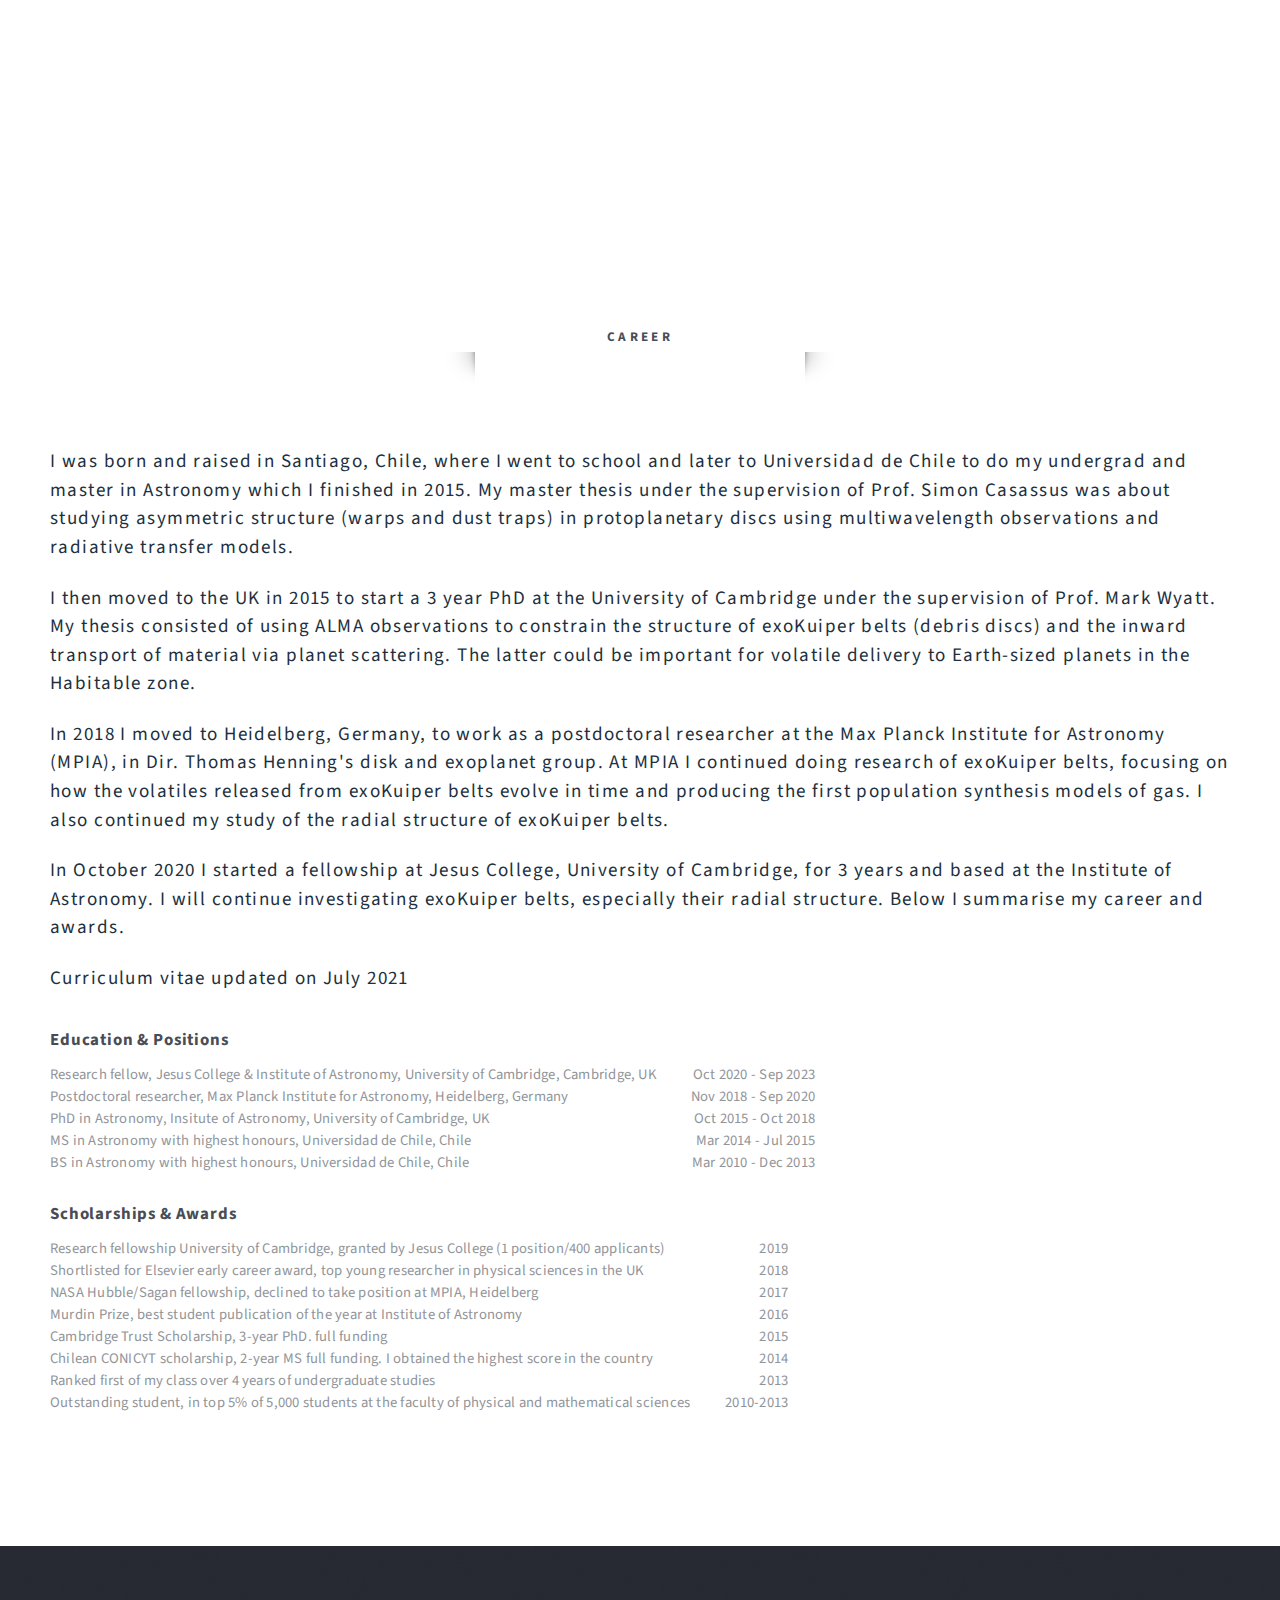
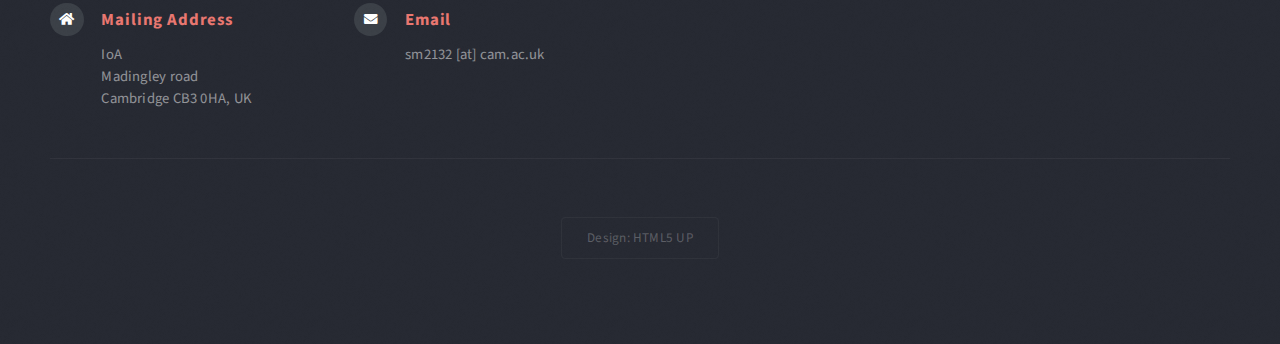
==== career.html @ e31de8b1 "update cv date and links to publications" ====
<!DOCTYPE HTML>
<!--
	Escape Velocity by HTML5 UP
	html5up.net | @ajlkn
	Free for personal and commercial use under the CCA 3.0 license (html5up.net/license)
-->
<html>
	<head>
		<title>Career - Seba Marino </title>
		<meta charset="utf-8" />
		<meta name="viewport" content="width=device-width, initial-scale=1, user-scalable=no" />
		<link rel="stylesheet" href="assets/css/main.css" />
	</head>
	<body class="no-sidebar is-preload">
		<div id="page-wrapper">

			<!-- Header -->
				<section id="header_career" class="wrapper">

					<!-- Logo -->
					<!-- 	<div id="logo">
							<h1>Sebastian Marino</h1>
							<p>Postdoctoral researcher at Max Planck Institute for Astronomy</p>
						</div> -->

					<!-- Nav -->
						<nav id="nav" role="debris">
							<ul>
								<li class="current"><a href="index.html">Home</a></li>
								<li>
									<a href="#">Research</a>
									<ul>
										<li><a href="debris.html">Debris Discs</a></li>
										<li><a href="ppdisc.html">Protoplanetary Discs</a></li>
										<!-- <li>
											<a href="#">Sed consequat</a>
											<ul>
												<li><a href="#">Lorem dolor</a></li>
												<li><a href="#">Amet consequat</a></li>
												<li><a href="#">Magna phasellus</a></li>
												<li><a href="#">Etiam nisl</a></li>
												<li><a href="#">Sed feugiat</a></li>
											</ul>
										</li> -->
									</ul>
								</li>
								<!-- <li><a href="left-sidebar.html">Left Sidebar</a></li>
								<li><a href="right-sidebar.html">Right Sidebar</a></li> -->
								<li><a href="career.html">Career</a></li>
								<li><a href="publications.html">Publications</a></li>
								<li><a href="software.html">Software</a></li>
								<li><a href="talks.html">Recorded Talks</a></li>
								<li><a href="press.html">Press</a></li>
							</ul>
						</nav>

				</section>

			<!-- Main -->
				<div id="main" class="wrapper style2">
					<div class="title">Career</div>
					<div class="container">

						<!-- Content -->
							<div id="content">
								<article class="box post">
									<header class="style2">
									<!-- 	<h2>Lorem ipsum dolor sit amet magna egestas<br class="mobile-hide" />
										morbi bibendum sed malesuada</h2>
										<p>Tempus feugiat veroeros sed nullam dolore</p>
									</header>
									<a href="#" class="image featured">
										<img src="images/pic01.jpg" alt="" />
									</a> -->
									<p>I was born and raised in Santiago, Chile, where I went to school and later to Universidad de Chile to do my undergrad and master in Astronomy which I finished in 2015. My master thesis under the supervision of Prof. Simon Casassus was about studying asymmetric structure (warps and dust traps) in protoplanetary discs using multiwavelength observations and radiative transfer models.</p>
									<p>I then moved to the UK in 2015 to start a 3 year PhD at the University of Cambridge under the supervision of Prof. Mark Wyatt. My thesis consisted of using ALMA observations to constrain the structure of exoKuiper belts (debris discs) and the inward transport of material via planet scattering. The latter could be important for volatile delivery to Earth-sized planets in the Habitable zone.</p>
									<p>In 2018 I moved to Heidelberg, Germany, to work as a postdoctoral researcher at the Max Planck Institute for Astronomy (MPIA), in Dir. Thomas Henning's disk and exoplanet group. At MPIA I continued doing research of exoKuiper belts, focusing on how the volatiles released from exoKuiper belts evolve in time and producing the first population synthesis models of gas. I also continued my study of the radial structure of exoKuiper belts.</p>
									<p>In October 2020 I started a fellowship at Jesus College, University of Cambridge, for 3 years and based at the Institute of Astronomy. I will continue investigating exoKuiper belts, especially their radial structure. Below I summarise my career and awards.</p>
									<a href="pdfs/cv_smarino.pdf" ><p>Curriculum vitae updated on July 2021</p></a>
									</header>
									<h2> Education & Positions </h2>
<!-- 									<header class="style3">
 -->										<div class="row">
											<div class="col" align="left"> 
												<p>Research fellow, Jesus College & Institute of Astronomy, University of Cambridge, Cambridge, UK<br/>
												   Postdoctoral researcher, Max Planck Institute for Astronomy, Heidelberg, Germany<br/>
												   PhD in Astronomy, Insitute of Astronomy, University of Cambridge, UK<br/>
												   MS in Astronomy with highest honours, Universidad de Chile, Chile<br/>
												   BS in Astronomy with highest honours, Universidad de Chile, Chile<br/>
												</p>
											 </div>
											<div class="col" align="right"> 
												<p> Oct 2020 - Sep 2023 <br/>
													Nov 2018 - Sep 2020<br/>
													Oct 2015 - Oct 2018<br/>
													Mar 2014 - Jul 2015<br/>
													Mar 2010 - Dec 2013<br/>
												</p>
											</div>
										</div>
<!-- 									</header>
									<header class="style3"> -->
										<h2> Scholarships & Awards </h2>
											<div class="row">
											<div class="col" align="left"> 
												<p>Research fellowship University of Cambridge, granted by Jesus College (1 position/400 applicants)<br/>
												   Shortlisted for Elsevier early career award, top young researcher in physical sciences in the UK<br/>
												   NASA Hubble/Sagan fellowship, declined to take position at MPIA, Heidelberg<br/>
												   Murdin Prize, best student publication of the year at Institute of Astronomy<br/>
												   Cambridge Trust Scholarship, 3-year PhD. full funding<br/>
												   Chilean CONICYT scholarship, 2-year MS full funding. I obtained the highest score in the country<br/>
												   Ranked first of my class over 4 years of undergraduate studies<br/>
												   Outstanding student, in top 5% of 5,000 students at the faculty of physical and mathematical sciences<br/>
												</p>
											 </div>
											<div class="col" align="right"> 
												<p> 2019 <br/>
													2018<br/>
													2017<br/>
													2016<br/>
													2015<br/>
													2014<br/>
													2013<br/>
													2010-2013<br/>
												</p>
											</div>
										</div>
<!-- 								</header>
 -->								</article>
							</div>

					</div>
				</div>



			<!-- Footer -->
				<section id="footer" class="wrapper">
<!-- 					<div class="title">The Rest Of It</div>
 -->					<div class="container">
						<!-- <header class="style1">
							<h2>Would you like to contact me?</h2>
							<p>
								Sed turpis tortor, tincidunt sed ornare in metus porttitor mollis nunc in aliquet.<br />
								Nam pharetra laoreet imperdiet volutpat etiam feugiat.
							</p>
						</header> -->
						<div class="row">
<!-- 							<div class="col-6 col-12-medium">
 -->								<!-- Contact Form -->
									<!-- <section>
										<form method="post" action="#">
											<div class="row gtr-50">
												<div class="col-6 col-12-small">
													<input type="text" name="name" id="contact-name" placeholder="Name" />
												</div>
												<div class="col-6 col-12-small">
													<input type="text" name="email" id="contact-email" placeholder="Email" />
												</div>
												<div class="col-12">
													<textarea name="message" id="contact-message" placeholder="Message" rows="4"></textarea>
												</div>
												<div class="col-12">
													<ul class="actions">
														<li><input type="submit" class="style1" value="Send" /></li>
														<li><input type="reset" class="style2" value="Reset" /></li>
													</ul>
												</div>
											</div>
										</form>
									</section> -->

<!-- 							</div>
 -->							<div class="col-6 col-12-medium">

								<!-- Contact -->
									<section class="feature-list small">
										<div class="row">
											<div class="col-6 col-12-small">
												<section>
													<h3 class="icon solid fa-home">Mailing Address</h3>
													<p>
														IoA<br />
														Madingley road<br />
														Cambridge CB3 0HA, UK
													</p>
												</section>
											</div>
											<!-- <div class="col-6 col-12-small">
												<section>
													<h3 class="icon solid fa-comment">Social</h3>
													<p>
														<a href="#">@untitled-corp</a><br />
														<a href="#">linkedin.com/untitled</a><br />
														<a href="#">facebook.com/untitled</a>
													</p>
												</section>
											</div> -->
											<div class="col-6 col-12-small">
												<section>
													<h3 class="icon solid fa-envelope">Email</h3>
													<p>	sm2132 [at] cam.ac.uk </p>
												</section>
											</div>
											<!-- <div class="col-6 col-12-small">
												<section>
													<h3 class="icon solid fa-phone">Phone</h3>
													<p>
														(000) 555-0000
													</p>
												</section>
											</div> -->
										</div>
									</section>

							</div>
						</div>
						<div id="copyright">
							<ul>
								<!-- <li>&copy; Untitled.</li> --><li>Design: <a href="http://html5up.net">HTML5 UP</a></li>
							</ul>
						</div>
					</div>
				</section>


		</div>

		<!-- Scripts -->
			<script src="assets/js/jquery.min.js"></script>
			<script src="assets/js/jquery.dropotron.min.js"></script>
			<script src="assets/js/browser.min.js"></script>
			<script src="assets/js/breakpoints.min.js"></script>
			<script src="assets/js/util.js"></script>
			<script src="assets/js/main.js"></script>

	</body>
</html>
---- assets/css/main.css ----
@import url("fontawesome-all.min.css");
@import url("https://fonts.googleapis.com/css?family=Source+Sans+Pro:400,400italic,700,900");

/*
	Escape Velocity by HTML5 UP
	html5up.net | @ajlkn
	Free for personal and commercial use under the CCA 3.0 license (html5up.net/license)
*/

html, body, div, span, applet, object,
iframe, h1, h2, h3, h4, h5, h6, p, blockquote,
pre, a, abbr, acronym, address, big, cite,
code, del, dfn, em, img, ins, kbd, q, s, samp,
small, strike, strong, sub, sup, tt, var, b,
u, i, center, dl, dt, dd, ol, ul, li, fieldset,
form, label, legend, table, caption, tbody,
tfoot, thead, tr, th, td, article, aside,
canvas, details, embed, figure, figcaption,
footer, header, hgroup, menu, nav, output, ruby,
section, summary, time, mark, audio, video {
	margin: 0;
	padding: 0;
	border: 0;
	font-size: 100%;
	font: inherit;
	vertical-align: baseline;}

article, aside, details, figcaption, figure,
footer, header, hgroup, menu, nav, section {
	display: block;}

body {
	line-height: 1;
}

ol, ul {
	list-style: none;
}

blockquote, q {
	quotes: none;
}

	blockquote:before, blockquote:after, q:before, q:after {
		content: '';
		content: none;
	}

table {
	border-collapse: collapse;
	border-spacing: 0;
}

body {
	-webkit-text-size-adjust: none;
}

mark {
	background-color: transparent;
	color: inherit;
}

input::-moz-focus-inner {
	border: 0;
	padding: 0;
}

input, select, textarea {
	-moz-appearance: none;
	-webkit-appearance: none;
	-ms-appearance: none;
	appearance: none;
}

/* Basic */

	@-ms-viewport {
		width: device-width;
	}

	html {
		box-sizing: border-box;
	}

	*, *:before, *:after {
		box-sizing: inherit;
	}

	body.is-preload *, body.is-preload *:before, body.is-preload *:after {
		-moz-animation: none !important;
		-webkit-animation: none !important;
		-ms-animation: none !important;
		animation: none !important;
		-moz-transition: none !important;
		-webkit-transition: none !important;
		-ms-transition: none !important;
		transition: none !important;
	}

	body, input, textarea, select {
		font-family: 'Source Sans Pro', sans-serif;
		font-weight: 400;
		color: #919499;
		font-size: 14pt;
		line-height: 1.75em;
		letter-spacing: 0.025em;
	}

	h1, h2, h3, h4, h5, h6 {
		font-weight: 700;
		color: #484d55;
	}

		h1 a, h2 a, h3 a, h4 a, h5 a, h6 a {
			color: inherit;
			text-decoration: none;
		}

	a {
		-moz-transition: color .25s ease-in-out;
		-webkit-transition: color .25s ease-in-out;
		-ms-transition: color .25s ease-in-out;
		transition: color .25s ease-in-out;
		text-decoration: none;
		color: #717479;
	}

		a:hover {
			text-decoration: none;
		}

	strong, b {
		font-weight: 700;
		color: #484d55;
	}

	blockquote {
		border-left: solid 0.5em #ddd;
		padding: 1em 0 1em 2em;
		font-style: italic;
	}

	em, i {
		font-style: italic;
	}

	hr {
		border: 0;
		border-top: solid 1px #ddd;
		margin: 2em 0 2em 0;
	}

	sub {
		position: relative;
		top: 0.5em;
		font-size: 0.8em;
	}

	sup {
		position: relative;
		top: -0.5em;
		font-size: 0.8em;
	}

	.nobr {
		white-space: nowrap;
	}

	br.clear {
		clear: both;
	}

	p, ul, ol, dl, table, blockquote, form {
		margin-bottom: 2em;
	}

/* Container */

	.container {
		margin: 0 auto;
		max-width: 100%;
		width: 68em;
	}

		@media screen and (max-width: 1680px) {

			.container {
				width: 70em;
			}

		}

		@media screen and (max-width: 1280px) {

			.container {
				width: calc(100% - 100px);
			}

		}

		@media screen and (max-width: 980px) {

			.container {
				width: calc(100% - 100px);
			}

		}

		@media screen and (max-width: 736px) {

			.container {
				width: calc(100% - 40px);
			}

		}

/* Row */

	.row {
		display: flex;
		flex-wrap: wrap;
		box-sizing: border-box;
		align-items: stretch;
	}

		.row > * {
			box-sizing: border-box;
		}

		.row.gtr-uniform > * > :last-child {
			margin-bottom: 0;
		}

		.row.aln-left {
			justify-content: flex-start;
		}

		.row.aln-center {
			justify-content: center;
		}

		.row.aln-right {
			justify-content: flex-end;
		}

		.row.aln-top {
			align-items: flex-start;
		}

		.row.aln-middle {
			align-items: center;
		}

		.row.aln-bottom {
			align-items: flex-end;
		}

		.row > .imp {
			order: -1;
		}

		.row > .col-1 {
			width: 8.33333%;
		}

		.row > .off-1 {
			margin-left: 8.33333%;
		}

		.row > .col-2 {
			width: 16.66667%;
		}

		.row > .off-2 {
			margin-left: 16.66667%;
		}

		.row > .col-3 {
			width: 25%;
		}

		.row > .off-3 {
			margin-left: 25%;
		}

		.row > .col-4 {
			width: 33.33333%;
		}

		.row > .off-4 {
			margin-left: 33.33333%;
		}

		.row > .col-5 {
			width: 41.66667%;
		}

		.row > .off-5 {
			margin-left: 41.66667%;
		}

		.row > .col-6 {
			width: 50%;
		}

		.row > .off-6 {
			margin-left: 50%;
		}

		.row > .col-7 {
			width: 58.33333%;
		}

		.row > .off-7 {
			margin-left: 58.33333%;
		}

		.row > .col-8 {
			width: 66.66667%;
		}

		.row > .off-8 {
			margin-left: 66.66667%;
		}

		.row > .col-9 {
			width: 75%;
		}

		.row > .off-9 {
			margin-left: 75%;
		}

		.row > .col-10 {
			width: 83.33333%;
		}

		.row > .off-10 {
			margin-left: 83.33333%;
		}

		.row > .col-11 {
			width: 91.66667%;
		}

		.row > .off-11 {
			margin-left: 91.66667%;
		}

		.row > .col-12 {
			width: 100%;
		}

		.row > .off-12 {
			margin-left: 100%;
		}

		.row.gtr-0 {
			margin-top: 0px;
			margin-left: 0px;
		}

			.row.gtr-0 > * {
				padding: 0px 0 0 0px;
			}

			.row.gtr-0.gtr-uniform {
				margin-top: 0px;
			}

				.row.gtr-0.gtr-uniform > * {
					padding-top: 0px;
				}

		.row.gtr-25 {
			margin-top: -12.5px;
			margin-left: -12.5px;
		}

			.row.gtr-25 > * {
				padding: 12.5px 0 0 12.5px;
			}

			.row.gtr-25.gtr-uniform {
				margin-top: -12.5px;
			}

				.row.gtr-25.gtr-uniform > * {
					padding-top: 12.5px;
				}

		.row.gtr-50 {
			margin-top: -25px;
			margin-left: -25px;
		}

			.row.gtr-50 > * {
				padding: 25px 0 0 25px;
			}

			.row.gtr-50.gtr-uniform {
				margin-top: -25px;
			}

				.row.gtr-50.gtr-uniform > * {
					padding-top: 25px;
				}

		.row {
			margin-top: -50px;
			margin-left: -50px;
		}

			.row > * {
				padding: 50px 0 0 50px;
			}

			.row.gtr-uniform {
				margin-top: -50px;
			}

				.row.gtr-uniform > * {
					padding-top: 50px;
				}

		.row.gtr-150 {
			margin-top: -75px;
			margin-left: -75px;
		}

			.row.gtr-150 > * {
				padding: 75px 0 0 75px;
			}

			.row.gtr-150.gtr-uniform {
				margin-top: -75px;
			}

				.row.gtr-150.gtr-uniform > * {
					padding-top: 75px;
				}

		.row.gtr-200 {
			margin-top: -100px;
			margin-left: -100px;
		}

			.row.gtr-200 > * {
				padding: 100px 0 0 100px;
			}

			.row.gtr-200.gtr-uniform {
				margin-top: -100px;
			}

				.row.gtr-200.gtr-uniform > * {
					padding-top: 100px;
				}

		@media screen and (max-width: 1680px) {

			.row {
				display: flex;
				flex-wrap: wrap;
				box-sizing: border-box;
				align-items: stretch;
			}

				.row > * {
					box-sizing: border-box;
				}

				.row.gtr-uniform > * > :last-child {
					margin-bottom: 0;
				}

				.row.aln-left {
					justify-content: flex-start;
				}

				.row.aln-center {
					justify-content: center;
				}

				.row.aln-right {
					justify-content: flex-end;
				}

				.row.aln-top {
					align-items: flex-start;
				}

				.row.aln-middle {
					align-items: center;
				}

				.row.aln-bottom {
					align-items: flex-end;
				}

				.row > .imp-xlarge {
					order: -1;
				}

				.row > .col-1-xlarge {
					width: 8.33333%;
				}

				.row > .off-1-xlarge {
					margin-left: 8.33333%;
				}

				.row > .col-2-xlarge {
					width: 16.66667%;
				}

				.row > .off-2-xlarge {
					margin-left: 16.66667%;
				}

				.row > .col-3-xlarge {
					width: 25%;
				}

				.row > .off-3-xlarge {
					margin-left: 25%;
				}

				.row > .col-4-xlarge {
					width: 33.33333%;
				}

				.row > .off-4-xlarge {
					margin-left: 33.33333%;
				}

				.row > .col-5-xlarge {
					width: 41.66667%;
				}

				.row > .off-5-xlarge {
					margin-left: 41.66667%;
				}

				.row > .col-6-xlarge {
					width: 50%;
				}

				.row > .off-6-xlarge {
					margin-left: 50%;
				}

				.row > .col-7-xlarge {
					width: 58.33333%;
				}

				.row > .off-7-xlarge {
					margin-left: 58.33333%;
				}

				.row > .col-8-xlarge {
					width: 66.66667%;
				}

				.row > .off-8-xlarge {
					margin-left: 66.66667%;
				}

				.row > .col-9-xlarge {
					width: 75%;
				}

				.row > .off-9-xlarge {
					margin-left: 75%;
				}

				.row > .col-10-xlarge {
					width: 83.33333%;
				}

				.row > .off-10-xlarge {
					margin-left: 83.33333%;
				}

				.row > .col-11-xlarge {
					width: 91.66667%;
				}

				.row > .off-11-xlarge {
					margin-left: 91.66667%;
				}

				.row > .col-12-xlarge {
					width: 100%;
				}

				.row > .off-12-xlarge {
					margin-left: 100%;
				}

				.row.gtr-0 {
					margin-top: 0px;
					margin-left: 0px;
				}

					.row.gtr-0 > * {
						padding: 0px 0 0 0px;
					}

					.row.gtr-0.gtr-uniform {
						margin-top: 0px;
					}

						.row.gtr-0.gtr-uniform > * {
							padding-top: 0px;
						}

				.row.gtr-25 {
					margin-top: -12.5px;
					margin-left: -12.5px;
				}

					.row.gtr-25 > * {
						padding: 12.5px 0 0 12.5px;
					}

					.row.gtr-25.gtr-uniform {
						margin-top: -12.5px;
					}

						.row.gtr-25.gtr-uniform > * {
							padding-top: 12.5px;
						}

				.row.gtr-50 {
					margin-top: -25px;
					margin-left: -25px;
				}

					.row.gtr-50 > * {
						padding: 25px 0 0 25px;
					}

					.row.gtr-50.gtr-uniform {
						margin-top: -25px;
					}

						.row.gtr-50.gtr-uniform > * {
							padding-top: 25px;
						}

				.row {
					margin-top: -50px;
					margin-left: -50px;
				}

					.row > * {
						padding: 50px 0 0 50px;
					}

					.row.gtr-uniform {
						margin-top: -50px;
					}

						.row.gtr-uniform > * {
							padding-top: 50px;
						}

				.row.gtr-150 {
					margin-top: -75px;
					margin-left: -75px;
				}

					.row.gtr-150 > * {
						padding: 75px 0 0 75px;
					}

					.row.gtr-150.gtr-uniform {
						margin-top: -75px;
					}

						.row.gtr-150.gtr-uniform > * {
							padding-top: 75px;
						}

				.row.gtr-200 {
					margin-top: -100px;
					margin-left: -100px;
				}

					.row.gtr-200 > * {
						padding: 100px 0 0 100px;
					}

					.row.gtr-200.gtr-uniform {
						margin-top: -100px;
					}

						.row.gtr-200.gtr-uniform > * {
							padding-top: 100px;
						}

		}

		@media screen and (max-width: 1280px) {

			.row {
				display: flex;
				flex-wrap: wrap;
				box-sizing: border-box;
				align-items: stretch;
			}

				.row > * {
					box-sizing: border-box;
				}

				.row.gtr-uniform > * > :last-child {
					margin-bottom: 0;
				}

				.row.aln-left {
					justify-content: flex-start;
				}

				.row.aln-center {
					justify-content: center;
				}

				.row.aln-right {
					justify-content: flex-end;
				}

				.row.aln-top {
					align-items: flex-start;
				}

				.row.aln-middle {
					align-items: center;
				}

				.row.aln-bottom {
					align-items: flex-end;
				}

				.row > .imp-large {
					order: -1;
				}

				.row > .col-1-large {
					width: 8.33333%;
				}

				.row > .off-1-large {
					margin-left: 8.33333%;
				}

				.row > .col-2-large {
					width: 16.66667%;
				}

				.row > .off-2-large {
					margin-left: 16.66667%;
				}

				.row > .col-3-large {
					width: 25%;
				}

				.row > .off-3-large {
					margin-left: 25%;
				}

				.row > .col-4-large {
					width: 33.33333%;
				}

				.row > .off-4-large {
					margin-left: 33.33333%;
				}

				.row > .col-5-large {
					width: 41.66667%;
				}

				.row > .off-5-large {
					margin-left: 41.66667%;
				}

				.row > .col-6-large {
					width: 50%;
				}

				.row > .off-6-large {
					margin-left: 50%;
				}

				.row > .col-7-large {
					width: 58.33333%;
				}

				.row > .off-7-large {
					margin-left: 58.33333%;
				}

				.row > .col-8-large {
					width: 66.66667%;
				}

				.row > .off-8-large {
					margin-left: 66.66667%;
				}

				.row > .col-9-large {
					width: 75%;
				}

				.row > .off-9-large {
					margin-left: 75%;
				}

				.row > .col-10-large {
					width: 83.33333%;
				}

				.row > .off-10-large {
					margin-left: 83.33333%;
				}

				.row > .col-11-large {
					width: 91.66667%;
				}

				.row > .off-11-large {
					margin-left: 91.66667%;
				}

				.row > .col-12-large {
					width: 100%;
				}

				.row > .off-12-large {
					margin-left: 100%;
				}

				.row.gtr-0 {
					margin-top: 0px;
					margin-left: 0px;
				}

					.row.gtr-0 > * {
						padding: 0px 0 0 0px;
					}

					.row.gtr-0.gtr-uniform {
						margin-top: 0px;
					}

						.row.gtr-0.gtr-uniform > * {
							padding-top: 0px;
						}

				.row.gtr-25 {
					margin-top: -8.75px;
					margin-left: -8.75px;
				}

					.row.gtr-25 > * {
						padding: 8.75px 0 0 8.75px;
					}

					.row.gtr-25.gtr-uniform {
						margin-top: -8.75px;
					}

						.row.gtr-25.gtr-uniform > * {
							padding-top: 8.75px;
						}

				.row.gtr-50 {
					margin-top: -17.5px;
					margin-left: -17.5px;
				}

					.row.gtr-50 > * {
						padding: 17.5px 0 0 17.5px;
					}

					.row.gtr-50.gtr-uniform {
						margin-top: -17.5px;
					}

						.row.gtr-50.gtr-uniform > * {
							padding-top: 17.5px;
						}

				.row {
					margin-top: -35px;
					margin-left: -35px;
				}

					.row > * {
						padding: 35px 0 0 35px;
					}

					.row.gtr-uniform {
						margin-top: -35px;
					}

						.row.gtr-uniform > * {
							padding-top: 35px;
						}

				.row.gtr-150 {
					margin-top: -52.5px;
					margin-left: -52.5px;
				}

					.row.gtr-150 > * {
						padding: 52.5px 0 0 52.5px;
					}

					.row.gtr-150.gtr-uniform {
						margin-top: -52.5px;
					}

						.row.gtr-150.gtr-uniform > * {
							padding-top: 52.5px;
						}

				.row.gtr-200 {
					margin-top: -70px;
					margin-left: -70px;
				}

					.row.gtr-200 > * {
						padding: 70px 0 0 70px;
					}

					.row.gtr-200.gtr-uniform {
						margin-top: -70px;
					}

						.row.gtr-200.gtr-uniform > * {
							padding-top: 70px;
						}

		}

		@media screen and (max-width: 980px) {

			.row {
				display: flex;
				flex-wrap: wrap;
				box-sizing: border-box;
				align-items: stretch;
			}

				.row > * {
					box-sizing: border-box;
				}

				.row.gtr-uniform > * > :last-child {
					margin-bottom: 0;
				}

				.row.aln-left {
					justify-content: flex-start;
				}

				.row.aln-center {
					justify-content: center;
				}

				.row.aln-right {
					justify-content: flex-end;
				}

				.row.aln-top {
					align-items: flex-start;
				}

				.row.aln-middle {
					align-items: center;
				}

				.row.aln-bottom {
					align-items: flex-end;
				}

				.row > .imp-medium {
					order: -1;
				}

				.row > .col-1-medium {
					width: 8.33333%;
				}

				.row > .off-1-medium {
					margin-left: 8.33333%;
				}

				.row > .col-2-medium {
					width: 16.66667%;
				}

				.row > .off-2-medium {
					margin-left: 16.66667%;
				}

				.row > .col-3-medium {
					width: 25%;
				}

				.row > .off-3-medium {
					margin-left: 25%;
				}

				.row > .col-4-medium {
					width: 33.33333%;
				}

				.row > .off-4-medium {
					margin-left: 33.33333%;
				}

				.row > .col-5-medium {
					width: 41.66667%;
				}

				.row > .off-5-medium {
					margin-left: 41.66667%;
				}

				.row > .col-6-medium {
					width: 50%;
				}

				.row > .off-6-medium {
					margin-left: 50%;
				}

				.row > .col-7-medium {
					width: 58.33333%;
				}

				.row > .off-7-medium {
					margin-left: 58.33333%;
				}

				.row > .col-8-medium {
					width: 66.66667%;
				}

				.row > .off-8-medium {
					margin-left: 66.66667%;
				}

				.row > .col-9-medium {
					width: 75%;
				}

				.row > .off-9-medium {
					margin-left: 75%;
				}

				.row > .col-10-medium {
					width: 83.33333%;
				}

				.row > .off-10-medium {
					margin-left: 83.33333%;
				}

				.row > .col-11-medium {
					width: 91.66667%;
				}

				.row > .off-11-medium {
					margin-left: 91.66667%;
				}

				.row > .col-12-medium {
					width: 100%;
				}

				.row > .off-12-medium {
					margin-left: 100%;
				}

				.row.gtr-0 {
					margin-top: 0px;
					margin-left: 0px;
				}

					.row.gtr-0 > * {
						padding: 0px 0 0 0px;
					}

					.row.gtr-0.gtr-uniform {
						margin-top: 0px;
					}

						.row.gtr-0.gtr-uniform > * {
							padding-top: 0px;
						}

				.row.gtr-25 {
					margin-top: -12.5px;
					margin-left: -12.5px;
				}

					.row.gtr-25 > * {
						padding: 12.5px 0 0 12.5px;
					}

					.row.gtr-25.gtr-uniform {
						margin-top: -12.5px;
					}

						.row.gtr-25.gtr-uniform > * {
							padding-top: 12.5px;
						}

				.row.gtr-50 {
					margin-top: -25px;
					margin-left: -25px;
				}

					.row.gtr-50 > * {
						padding: 25px 0 0 25px;
					}

					.row.gtr-50.gtr-uniform {
						margin-top: -25px;
					}

						.row.gtr-50.gtr-uniform > * {
							padding-top: 25px;
						}

				.row {
					margin-top: -50px;
					margin-left: -50px;
				}

					.row > * {
						padding: 50px 0 0 50px;
					}

					.row.gtr-uniform {
						margin-top: -50px;
					}

						.row.gtr-uniform > * {
							padding-top: 50px;
						}

				.row.gtr-150 {
					margin-top: -75px;
					margin-left: -75px;
				}

					.row.gtr-150 > * {
						padding: 75px 0 0 75px;
					}

					.row.gtr-150.gtr-uniform {
						margin-top: -75px;
					}

						.row.gtr-150.gtr-uniform > * {
							padding-top: 75px;
						}

				.row.gtr-200 {
					margin-top: -100px;
					margin-left: -100px;
				}

					.row.gtr-200 > * {
						padding: 100px 0 0 100px;
					}

					.row.gtr-200.gtr-uniform {
						margin-top: -100px;
					}

						.row.gtr-200.gtr-uniform > * {
							padding-top: 100px;
						}

		}

		@media screen and (max-width: 736px) {

			.row {
				display: flex;
				flex-wrap: wrap;
				box-sizing: border-box;
				align-items: stretch;
			}

				.row > * {
					box-sizing: border-box;
				}

				.row.gtr-uniform > * > :last-child {
					margin-bottom: 0;
				}

				.row.aln-left {
					justify-content: flex-start;
				}

				.row.aln-center {
					justify-content: center;
				}

				.row.aln-right {
					justify-content: flex-end;
				}

				.row.aln-top {
					align-items: flex-start;
				}

				.row.aln-middle {
					align-items: center;
				}

				.row.aln-bottom {
					align-items: flex-end;
				}

				.row > .imp-small {
					order: -1;
				}

				.row > .col-1-small {
					width: 8.33333%;
				}

				.row > .off-1-small {
					margin-left: 8.33333%;
				}

				.row > .col-2-small {
					width: 16.66667%;
				}

				.row > .off-2-small {
					margin-left: 16.66667%;
				}

				.row > .col-3-small {
					width: 25%;
				}

				.row > .off-3-small {
					margin-left: 25%;
				}

				.row > .col-4-small {
					width: 33.33333%;
				}

				.row > .off-4-small {
					margin-left: 33.33333%;
				}

				.row > .col-5-small {
					width: 41.66667%;
				}

				.row > .off-5-small {
					margin-left: 41.66667%;
				}

				.row > .col-6-small {
					width: 50%;
				}

				.row > .off-6-small {
					margin-left: 50%;
				}

				.row > .col-7-small {
					width: 58.33333%;
				}

				.row > .off-7-small {
					margin-left: 58.33333%;
				}

				.row > .col-8-small {
					width: 66.66667%;
				}

				.row > .off-8-small {
					margin-left: 66.66667%;
				}

				.row > .col-9-small {
					width: 75%;
				}

				.row > .off-9-small {
					margin-left: 75%;
				}

				.row > .col-10-small {
					width: 83.33333%;
				}

				.row > .off-10-small {
					margin-left: 83.33333%;
				}

				.row > .col-11-small {
					width: 91.66667%;
				}

				.row > .off-11-small {
					margin-left: 91.66667%;
				}

				.row > .col-12-small {
					width: 100%;
				}

				.row > .off-12-small {
					margin-left: 100%;
				}

				.row.gtr-0 {
					margin-top: 0px;
					margin-left: 0px;
				}

					.row.gtr-0 > * {
						padding: 0px 0 0 0px;
					}

					.row.gtr-0.gtr-uniform {
						margin-top: 0px;
					}

						.row.gtr-0.gtr-uniform > * {
							padding-top: 0px;
						}

				.row.gtr-25 {
					margin-top: -7.5px;
					margin-left: -7.5px;
				}

					.row.gtr-25 > * {
						padding: 7.5px 0 0 7.5px;
					}

					.row.gtr-25.gtr-uniform {
						margin-top: -7.5px;
					}

						.row.gtr-25.gtr-uniform > * {
							padding-top: 7.5px;
						}

				.row.gtr-50 {
					margin-top: -15px;
					margin-left: -15px;
				}

					.row.gtr-50 > * {
						padding: 15px 0 0 15px;
					}

					.row.gtr-50.gtr-uniform {
						margin-top: -15px;
					}

						.row.gtr-50.gtr-uniform > * {
							padding-top: 15px;
						}

				.row {
					margin-top: -30px;
					margin-left: -30px;
				}

					.row > * {
						padding: 30px 0 0 30px;
					}

					.row.gtr-uniform {
						margin-top: -30px;
					}

						.row.gtr-uniform > * {
							padding-top: 30px;
						}

				.row.gtr-150 {
					margin-top: -45px;
					margin-left: -45px;
				}

					.row.gtr-150 > * {
						padding: 45px 0 0 45px;
					}

					.row.gtr-150.gtr-uniform {
						margin-top: -45px;
					}

						.row.gtr-150.gtr-uniform > * {
							padding-top: 45px;
						}

				.row.gtr-200 {
					margin-top: -60px;
					margin-left: -60px;
				}

					.row.gtr-200 > * {
						padding: 60px 0 0 60px;
					}

					.row.gtr-200.gtr-uniform {
						margin-top: -60px;
					}

						.row.gtr-200.gtr-uniform > * {
							padding-top: 60px;
						}

		}

/* Section/Article */

	section,
	article {
		margin: 0 0 4em 0;
	}

	section > :last-child,
	article > :last-child,
	section:last-child,
	article:last-child {
		margin-bottom: 0;
	}

	header.style1 {
		text-align: center;
		padding: 1em 0 1em 0;
	}

		header.style1 h2 {
			font-weight: 700;
			font-size: 2em;
			letter-spacing: 0.075em;
			line-height: 1.5em;
		}

		header.style1 p {
			color: #b1b4b9;
			display: block;
			margin: 1.15em 0 0 0;
			font-size: 1.3em;
			letter-spacing: 0.075em;
			line-height: 1.5em;
		}

	header.style2 {
		text-align: left;
		padding: 1em 0 1em 0;
	}

		header.style2 h2 {
			font-weight: 700;
			font-size: 2em;
			letter-spacing: 0.075em;
			line-height: 1.5em;
		}

		header.style2 p {
/*			color: #b1b4b9;
*/			color: #212F3D;
			display: block;
			margin: 1.15em 0 0 0;
			font-size: 1.3em;
			letter-spacing: 0.075em;
			line-height: 1.5em;
		}

		header.style2 img {
			float: left;
  			margin: 0 16px 16px 0;	
		}

	header.style3 {
		text-align: left;
		padding: 1em 0 1em 0;
	}

		header.style3 h2 {
			font-weight: 700;
			margin: 1.0em 0 1.0em 0;
			font-size: 2em;
			letter-spacing: 0.075em;
			line-height: 1.5em;
		}

		header.style3 p {
/*			color: #b1b4b9;
*/			color: #808B96;
			display: inline-block;
			margin: 1.15em 0 0 0;
			font-size: 1.1em;
			letter-spacing: 0.075em;
			line-height: 1.5em;
		}

		header.style3 img {
			float: left;
  			margin: 0 16px 16px 0;	
		}	

/* Table */

	table {
		width: 100%;
	}

		table.default {
			width: 100%;
		}

			table.default tbody tr:nth-child(2n+2) {
				background: #f4f4f4;
			}

			table.default td {
				padding: 0.5em 1em 0.5em 1em;
			}

			table.default th {
				text-align: left;
				font-weight: 400;
				padding: 0.5em 1em 0.5em 1em;
			}

			table.default thead {
				background: #484d55;
				color: #fff;
			}

			table.default tfoot {
				background: #eee;
			}

/* Form */

	form label {
		display: block;
		font-weight: 700;
		color: #484d55;
		margin: 0.25em 0 0.5em 0;
	}

	form input[type="text"],
	form input[type="email"],
	form input[type="password"],
	form select,
	form textarea {
		-moz-transition: all .25s ease-in-out;
		-webkit-transition: all .25s ease-in-out;
		-ms-transition: all .25s ease-in-out;
		transition: all .25s ease-in-out;
		-webkit-appearance: none;
		display: block;
		border: 0;
		background: #eee;
		box-shadow: inset 0px 0px 1px 0px #a0a1a7;
		border-radius: 0.35em;
		width: 100%;
		padding: 0.75em 1em 0.75em 1em;
	}

		form input[type="text"]:focus,
		form input[type="email"]:focus,
		form input[type="password"]:focus,
		form select:focus,
		form textarea:focus {
			background: #f8f8f8;
		}

	form input[type="text"],
	form input[type="email"]
	input[type="password"] {
		line-height: 1em;
	}

	form select {
		line-height: 1em;
	}

	form textarea {
		min-height: 8em;
	}

	form ul.actions {
		margin-top: 0;
	}

	form ::-webkit-input-placeholder {
		color: #555 !important;
		font-style: italic;
		line-height: 1.35em;
	}

	form :-moz-placeholder {
		color: #555 !important;
		font-style: italic;
	}

	form ::-moz-placeholder {
		color: #555 !important;
		font-style: italic;
	}

	form :-ms-input-placeholder {
		color: #555 !important;
		font-style: italic;
	}

	form ::-moz-focus-inner {
		border: 0;
	}

/* Image */

	.image {
		display: inline-block;
	}

		.image img {
			display: block;
			width: 100%;
		}

		.image.fit {
			display: block;
			width: 100%;
		}

		.image.left {
			float: left;
			margin: 0 2em 2em 0;
		}

		.image.centered {
			display: block;
			margin: 0 0 2em 0;
		}

			.image.centered img {
				margin: 0 auto;
				width: auto;
			}

		.image.featured {
			display: block;
			width: 100%;
			margin: 0 0 2em 0;
		}

/* Button */

	input[type="button"],
	input[type="submit"],
	input[type="reset"],
	button,
	.button {
		-moz-transition: all .25s ease-in-out;
		-webkit-transition: all .25s ease-in-out;
		-ms-transition: all .25s ease-in-out;
		transition: all .25s ease-in-out;
		display: inline-block;
		background: #444;
		text-align: center;
		text-transform: uppercase;
		font-weight: 700;
		letter-spacing: 0.25em;
		text-decoration: none;
		border-radius: 0.35em;
		border: 0;
		outline: 0;
		cursor: pointer;
		padding: 0 2.25em 0 2.25em;
		font-size: 0.9em;
		min-width: 12em;
		height: 4em;
		line-height: 4em;
	}

		input[type="button"]:hover,
		input[type="submit"]:hover,
		input[type="reset"]:hover,
		button:hover,
		.button:hover {
			background-color: #f98780;
		}

		input[type="button"].large,
		input[type="submit"].large,
		input[type="reset"].large,
		button.large,
		.button.large {
			font-size: 1em;
			min-width: 14em;
		}

		input[type="button"].style1,
		input[type="submit"].style1,
		input[type="reset"].style1,
		button.style1,
		.button.style1 {
			background: #e97770 url("images/overlay.png");
			color: #fff;
		}

			input[type="button"].style1:hover,
			input[type="submit"].style1:hover,
			input[type="reset"].style1:hover,
			button.style1:hover,
			.button.style1:hover {
				background-color: #f98780;
			}

			input[type="button"].style1:active,
			input[type="submit"].style1:active,
			input[type="reset"].style1:active,
			button.style1:active,
			.button.style1:active {
				background-color: #d96760;
			}

		input[type="button"].style2,
		input[type="submit"].style2,
		input[type="reset"].style2,
		button.style2,
		.button.style2 {
			background: none;
			color: #606167;
			box-shadow: inset 0px 0px 2px 0px #a0a1a7;
		}

			input[type="button"].style2:hover,
			input[type="submit"].style2:hover,
			input[type="reset"].style2:hover,
			button.style2:hover,
			.button.style2:hover {
				box-shadow: inset 0px 0px 2px 0px #606167;
			}

			input[type="button"].style2:active,
			input[type="submit"].style2:active,
			input[type="reset"].style2:active,
			button.style2:active,
			.button.style2:active {
				box-shadow: inset 0px 0px 2px 0px #202127;
			}

		input[type="button"].style3,
		input[type="submit"].style3,
		input[type="reset"].style3,
		button.style3,
		.button.style3 {
			background: #2f333b url("images/overlay.png");
			color: #fff;
		}

			input[type="button"].style3:hover,
			input[type="submit"].style3:hover,
			input[type="reset"].style3:hover,
			button.style3:hover,
			.button.style3:hover {
				background-color: #3f434b;
			}

			input[type="button"].style3:active,
			input[type="submit"].style3:active,
			input[type="reset"].style3:active,
			button.style3:active,
			.button.style3:active {
				background-color: #1f232b;
			}

/* List */

	ul {
		list-style: disc;
		padding-left: 1em;
	}

		ul li {
			padding-left: 0.5em;
		}

		ul.style2 {
			list-style: none;
			padding-left: 0;
		}

			ul.style2 li {
				border-top: solid 1px #eee;
				padding: 1.5em 0 0 0;
				margin: 1.5em 0 0 0;
			}

				ul.style2 li:first-child {
					border-top: 0;
					padding-top: 0;
					margin-top: 0;
				}

		ul.style3 {
			list-style: none;
			padding-left: 0;
		}

			ul.style3 li {
				border-top: solid 1px #eee;
				padding: 0.5em 0 0 0;
				margin: 0.5em 0 0 0;
			}

				ul.style3 li:first-child {
					border-top: 0;
					padding-top: 0;
					margin-top: 0;
				}

	ol {
		list-style: decimal;
		padding-left: 1.25em;
	}

		ol li {
			padding-left: 0.25em;
		}

/* Actions */

	ul.actions {
		list-style: none;
		padding-left: 0;
		margin: 3em 0 0 0;
	}

		ul.actions li {
			display: inline-block;
			margin: 0 0.75em 0 0.75em;
			padding-left: 0;
		}

			ul.actions li:first-child {
				margin-left: 0;
			}

			ul.actions li:last-child {
				margin-right: 0;
			}

		ul.actions.special {
			text-align: center;
		}

/* Feature List */

	.feature-list {
		max-width: 58em;
		margin-left: auto;
		margin-right: auto;
		position: relative;
		top: 0.75em;
	}

		.feature-list section {
			border-top: solid 1px #eee;
			padding-top: 3em;
			padding-left: 5em;
			position: relative;
		}

		@media screen and (min-width: 981px) {

			.feature-list > .row > :nth-child(-n + 2) > section {
				border-top: 0;
				padding-top: 0;
			}

		}

		.feature-list h3 {
			color: #e97770 !important;
			margin: -0.35em 0 0.75em 0;
			font-size: 1.15em;
			letter-spacing: 0.05em;
		}

			.feature-list h3:before {
				display: block;
				color: #fff;
				background: #2f333b url("images/overlay.png");
				border-radius: 2.5em;
				text-align: center;
				width: 2.5em;
				height: 2.5em;
				line-height: 2.5em;
				margin-right: 0.75em;
				position: absolute;
				left: 0;
				margin-top: -0.5em;
			}

		.feature-list.small section {
			padding-left: 3.5em;
		}

		.feature-list.small h3:before {
			font-size: 0.8em;
		}

/* Icons */

	.icon {
		text-decoration: none;
		text-decoration: none;
	}

		.icon:before {
			-moz-osx-font-smoothing: grayscale;
			-webkit-font-smoothing: antialiased;
			display: inline-block;
			font-style: normal;
			font-variant: normal;
			text-rendering: auto;
			line-height: 1;
			text-transform: none !important;
			font-family: 'Font Awesome 5 Free';
			font-weight: 400;
		}

		.icon:before {
			line-height: inherit;
			font-size: 1.25em;
		}

		.icon > .label {
			display: none;
		}

		.icon.solid:before {
			font-weight: 900;
		}

		.icon.brands:before {
			font-family: 'Font Awesome 5 Brands';
		}

/* Box */

	.box header {
		margin: 0 0 1.5em 0;
	}

		.box header.style1 {
			position: relative;
			margin: -0.5em 0 0 0;
			padding-top: 0;
		}

	.box h2 {
		margin: 0 0 0.75em 0;
		font-size: 1.15em;
		letter-spacing: 0.05em;
	}

	.box h3 {
		margin: 0 0 0.5em 0;
		font-size: 1em;
		font-weight: 600;
		letter-spacing: 0.05em;
	}

	.box.post-excerpt .image.left {
		position: relative;
		top: 0.5em;
		width: 5em;
	}

	.box.post-excerpt h3, .box.post-excerpt p {
		margin-left: 7em;
	}

/* Wrapper */

	.wrapper {
		position: relative;
		padding: 6em 0 9em 0;
	}

		.wrapper .title {
			position: absolute;
			top: 0;
			left: 50%;
			text-align: center;
			text-transform: uppercase;
			display: block;
			font-weight: 700;
			letter-spacing: 0.25em;
			font-size: 0.9em;
			width: 25em;
			height: 3.25em;
			top: -3.25em;
			line-height: 3.25em;
			margin-bottom: -3.25em;
			margin-left: -12.5em;
			padding-top: 0.5em;
		}

			.wrapper .title:before {
				content: '';
				position: absolute;
				bottom: -38px;
				left: -35px;
				width: 35px;
				height: 38px;
				background: url("images/shadow.png");
			}

			.wrapper .title:after {
				-moz-transform: scaleX(-1);
				-webkit-transform: scaleX(-1);
				-ms-transform: scaleX(-1);
				transform: scaleX(-1);
				content: '';
				position: absolute;
				bottom: -38px;
				right: -35px;
				width: 35px;
				height: 38px;
				background: url("images/shadow.png");
			}

		.wrapper.style1 {
			background: #e97770 url("images/overlay.png");
			color: #eee;
			color: rgba(255, 255, 255, 0.75);
		}

			.wrapper.style1 .title {
				background: #e97770 url("images/overlay.png");
				color: #fff;
			}

			.wrapper.style1 h1, .wrapper.style1 h2, .wrapper.style1 h3, .wrapper.style1 h4, .wrapper.style1 h5, .wrapper.style1 h6, .wrapper.style1 strong, .wrapper.style1 b, .wrapper.style1 a {
				color: #fff;
			}

		.wrapper.style2 {
			background: #fff;
		}

			.wrapper.style2 .title {
				background: #fff;
				color: #484d55;
			}

		.wrapper.style3 {
			background: #f3f3f3 url("images/overlay.png");
		}

			.wrapper.style3 .title {
				background: #f3f3f3 url("images/overlay.png");
				color: #484d55;
			}

			.wrapper.style3 .image {
				border: solid 10px #fff;
			}

/* Page Wrapper */

	#page-wrapper > section {
		margin-bottom: 0;
	}

/* Header */

	#header {
		display: -moz-flex;
		display: -webkit-flex;
		display: -ms-flex;
		display: flex;
		-moz-align-items: center;
		-webkit-align-items: center;
		-ms-align-items: center;
		align-items: center;
		-moz-justify-content: center;
		-webkit-justify-content: center;
		-ms-justify-content: center;
		justify-content: center;
		position: relative;
		height: 16em;
		background: url("../../images/greece_small_size.jpg") center center;
		background-size: cover;
		padding: 0;
	}

		#header:before {
			content: '';
			position: absolute;
			top: 0;
			left: 0;
			width: 100%;
			height: 100%;
			background: url("images/overlay.png");
		}

		.homepage #header {
			height: 30em;
		}

	#header_pub {
		display: -moz-flex;
		display: -webkit-flex;
		display: -ms-flex;
		display: flex;
		-moz-align-items: center;
		-webkit-align-items: center;
		-ms-align-items: center;
		align-items: center;
		-moz-justify-content: center;
		-webkit-justify-content: center;
		-ms-justify-content: center;
		justify-content: center;
		position: relative;
		height: 24em;
		background: url("../../images/alma1.jpg") center center;
		background-size: cover;
		padding: 0;
	}

		#header_pub:before {
			content: '';
			position: absolute;
			top: 0;
			left: 0;
			width: 100%;
			height: 100%;
			background: url("images/overlay.png");
		}

	#header_career {
		display: -moz-flex;
		display: -webkit-flex;
		display: -ms-flex;
		display: flex;
		-moz-align-items: center;
		-webkit-align-items: center;
		-ms-align-items: center;
		align-items: center;
		-moz-justify-content: center;
		-webkit-justify-content: center;
		-ms-justify-content: center;
		justify-content: center;
		position: relative;
		height: 24em;
		background: url("../../images/mesky.jpg") top center;
		background-size: cover;
		padding: 0;
	}


	#header_press {
		display: -moz-flex;
		display: -webkit-flex;
		display: -ms-flex;
		display: flex;
		-moz-align-items: center;
		-webkit-align-items: center;
		-ms-align-items: center;
		align-items: center;
		-moz-justify-content: center;
		-webkit-justify-content: center;
		-ms-justify-content: center;
		justify-content: center;
		position: relative;
		height: 30em;
		background: url("../../images/ArtisticRepresentation3.jpg"); 
		background-size: cover;
		padding: 0;
	}

		#header_press:before {
			content: '';
			position: absolute;
			top: 0;
			left: 0;
			width: 100%;
			height: 100%;
			background: url("images/overlay.png");
		}

	#header_debris {
		display: -moz-flex;
		display: -webkit-flex;
		display: -ms-flex;
		display: flex;
		-moz-align-items: center;
		-webkit-align-items: center;
		-ms-align-items: center;
		align-items: center;
		-moz-justify-content: center;
		-webkit-justify-content: center;
		-ms-justify-content: center;
		justify-content: center;
		position: relative;
		height: 30em;
		background: url("../../images/gallery.png") center center;
		background-size: cover;
		padding: 0;
	}

	#header_talks {
		display: -moz-flex;
		display: -webkit-flex;
		display: -ms-flex;
		display: flex;
		-moz-align-items: center;
		-webkit-align-items: center;
		-ms-align-items: center;
		align-items: center;
		-moz-justify-content: center;
		-webkit-justify-content: center;
		-ms-justify-content: center;
		justify-content: center;
		position: relative;
		height: 30em;
		background: url("../../images/ALMA_sunset.png") center center;
		background-size: cover;
		padding: 0;
	}

/* Logo */

	#logo {
		width: 100%;
		text-align: center;
		position: relative;
		top: 1.5em;
	}

		#logo h1 {
			font-weight: 900;
			text-transform: uppercase;
			color: #fff;
			font-size: 2em;
			letter-spacing: 0.25em;
		}

		#logo p {
			color: #eee;
			color: rgba(255, 255, 255, 0.5);
			text-transform: uppercase;
			margin: 1.25em 0 0 0;
			display: block;
			letter-spacing: 0.2em;
			font-size: 0.9em;
		}

/* Nav */

	#nav {
		position: absolute;
		display: block;
		top: 2.5em;
		left: 0;
		width: 100%;
		text-align: center;
	}

		#nav[role="main"] > ul {
			display: inline-block;
			border-radius: 0.35em;
			box-shadow: inset 0px 0px 1px 1px rgba(55, 55, 55, 0.25);
			padding: 0 1.5em 0 1.5em;
		}

		#nav[role="debris"] > ul {
			display: inline-block;
			border-radius: 0.35em;
			box-shadow: inset 0px 0px 1px 1px rgba(255, 255, 255, 0.25);
			padding: 0 1.5em 0 1.5em;
		}

			#nav > ul > li {
				display: inline-block;
				text-align: center;
				padding: 0 1.5em 0 1.5em;
			}

				#nav > ul > li > ul {
					display: none;
				}

				#nav[role="main"] > ul > li > a, #nav[role="main"] > ul > li > span {
					display: block;
					color: #eee;
					color: rgba(55, 55, 55, 0.75);
					text-transform: uppercase;
					text-decoration: none;
					font-size: 0.7em;
					letter-spacing: 0.25em;
					height: 5em;
					line-height: 5em;
					-moz-transition: all .25s ease-in-out;
					-webkit-transition: all .25s ease-in-out;
					-o-transition: all .25s ease-in-out;
					-ms-transition: all .25s ease-in-out;
					transition: all .25s ease-in-out;
					outline: 0;
				}

				#nav[role="debris"] > ul > li > a, #nav[role="debris"] > ul > li > span {
					display: block;
					color: #eee;
					color: rgba(255, 255, 255, 0.75);
					text-transform: uppercase;
					text-decoration: none;
					font-size: 0.7em;
					letter-spacing: 0.25em;
					height: 5em;
					line-height: 5em;
					-moz-transition: all .25s ease-in-out;
					-webkit-transition: all .25s ease-in-out;
					-o-transition: all .25s ease-in-out;
					-ms-transition: all .25s ease-in-out;
					transition: all .25s ease-in-out;
					outline: 0;
				}

				#nav > ul > li:hover > a {
/*					color: #fff;
*/					color: rgba(55, 55, 55, 0.75);
				}

				#nav > ul > li.active > a, #nav > ul > li.active > span {
/*					color: #fff;
*/				
					color: rgba(55, 55, 55, 0.75);
		}


	.dropotron {
		background: #222835 url("images/overlay.png");
		background-color: rgba(44, 50, 63, 0.925);
		padding: 1.25em 1em 1.25em 1em;
		border-radius: 0.35em;
		box-shadow: inset 0px 0px 1px 1px rgba(255, 255, 255, 0.25);
		min-width: 12em;
		text-align: left;
		margin-top: -1.25em;
		margin-left: -1px;
		list-style: none;
	}

		.dropotron.level-0 {
			margin-top: -1px;
			margin-left: 0;
			border-top-left-radius: 0;
			border-top-right-radius: 0;
		}

		.dropotron a, .dropotron span {
			-moz-transition: all .25s ease-in-out;
			-webkit-transition: all .25s ease-in-out;
			-ms-transition: all .25s ease-in-out;
			transition: all .25s ease-in-out;
			display: block;
			color: #eee;
			color: rgba(255, 255, 255, 0.75);
			text-transform: uppercase;
			text-decoration: none;
			font-size: 0.7em;
			letter-spacing: 0.25em;
			border-top: solid 1px rgba(255, 255, 255, 0.15);
			line-height: 3em;
		}

		.dropotron li {
			padding-left: 0;
		}

			.dropotron li:first-child a, .dropotron li:first-child span {
				border-top: 0;
			}

			.dropotron li:hover > a, .dropotron li:hover > span {
				color: #fff;
			}








/* Intro */

	#intro {
		padding-bottom: 8em;
		text-align: center;
	}

		#intro p.style1 {
			font-size: 1.5em;
			letter-spacing: 0.075em;
		}

		#intro p.style2 {
			font-weight: 700;
			color: #fff;
			border-radius: 0.35em;
			box-shadow: inset 0px 0px 1px 1px rgba(255, 255, 255, 0.25);
			font-size: 2.75em;
			letter-spacing: 0.075em;
			line-height: 1.35em;
			padding: 1em 0 1em 0;
			margin-bottom: 1em;
		}

			#intro p.style2 a {
				color: inherit;
				text-decoration: none;
			}

		#intro p.style3 {
			font-size: 1.1em;
			width: 48em;
			margin: 0 auto;
		}

/* Features */

	#features header.style1 {
		padding-bottom: 5em;
	}

	#features ul.actions {
		margin-top: 5em;
	}

/* Highlights */

	#highlights .highlight {
		text-align: center;
	}

		#highlights .highlight h3 {
			color: #e97770;
			margin: 0 0 0.75em 0;
			font-size: 1.15em;
			letter-spacing: 0.05em;
		}

/* Main */

/* Footer */

	#footer {
		background: #282b34 url("images/overlay.png");
		color: #eee;
		color: rgba(255, 255, 255, 0.5);
		padding-bottom: 6em;
	}

		#footer h1, #footer h2, #footer h3, #footer h4, #footer h5, #footer h6, #footer strong, #footer b, #footer a {
			color: #fff;
		}

		#footer hr {
			border-top-color: #333;
			border-top-color: rgba(255, 255, 255, 0.05);
		}

		#footer form input[type="text"],
		#footer form input[type="email"],
		#footer form input[type="password"],
		#footer form select,
		#footer form textarea {
			background: #ccc;
			box-shadow: none;
		}

			#footer form input[type="text"]:focus,
			#footer form input[type="email"]:focus,
			#footer form input[type="password"]:focus,
			#footer form select:focus,
			#footer form textarea:focus {
				background: #fff;
			}

		#footer input[type="button"],
		#footer input[type="submit"],
		#footer input[type="reset"],
		#footer button,
		#footer .button {
			color: #fff;
			box-shadow: inset 0px 0px 2px 0px rgba(255, 255, 255, 0.5);
		}

			#footer input[type="button"]:hover,
			#footer input[type="submit"]:hover,
			#footer input[type="reset"]:hover,
			#footer button:hover,
			#footer .button:hover {
				color: #fff;
				box-shadow: inset 0px 0px 2px 0px rgba(255, 255, 255, 0.65);
			}

			#footer input[type="button"]:active,
			#footer input[type="submit"]:active,
			#footer input[type="reset"]:active,
			#footer button:active,
			#footer .button:active {
				box-shadow: inset 0px 0px 2px 0px rgba(255, 255, 255, 0.75);
			}

			#footer input[type="button"].style2:active,
			#footer input[type="submit"].style2:active,
			#footer input[type="reset"].style2:active,
			#footer button.style2:active,
			#footer .button.style2:active {
				box-shadow: inset 0px 0px 2px 0px rgba(255, 255, 255, 0.75);
			}

		#footer .title {
			background: #282b34 url("images/overlay.png");
			color: #eee;
		}

		#footer header.style1 {
			padding-bottom: 6em;
			margin-bottom: 6em;
			border-bottom: solid 1px rgba(255, 255, 255, 0.05);
		}

			#footer header.style1 h2 {
				color: #fff;
			}

			#footer header.style1 .p {
				color: inherit;
			}

		#footer .feature-list {
			max-width: 100%;
		}

			#footer .feature-list section {
				border-top-color: rgba(255, 255, 255, 0.05);
			}

			#footer .feature-list h3:before {
				background: #3d4249 url("images/overlay.png");
			}

/* Copyright */

	#copyright {
		text-align: center;
		padding-top: 6em;
		margin-top: 6em;
		border-top: solid 1px rgba(255, 255, 255, 0.05);
	}

		#copyright ul {
			display: inline-block;
			border-radius: 0.35em;
			box-shadow: inset 0px 0px 1px 1px rgba(255, 255, 255, 0.05);
			color: #aaa;
			color: rgba(255, 255, 255, 0.25);
			padding: 0.75em 2em;
			font-size: 0.9em;
		}

			#copyright ul li {
				display: inline-block;
				margin-left: 1em;
				padding-left: 1em;
				border-left: solid 1px #333;
				border-left-color: rgba(255, 255, 255, 0.05);
			}

				#copyright ul li:first-child {
					border-left: 0;
					margin-left: 0;
					padding-left: 0;
				}

		#copyright a {
			color: inherit;
		}

			#copyright a:hover {
				color: #fff;
			}

/* XLarge */

	@media screen and (max-width: 1680px) {

		/* Basic */

			body, input, textarea, select {
				font-size: 12pt;
			}

	}

/* Large */

	@media screen and (max-width: 1280px) {

		/* Basic */

			body, input, select, textarea {
				font-size: 11pt;
				line-height: 1.5em;
				letter-spacing: 0.015em;
			}

		/* Wrapper */

			.wrapper {
				padding: 4em 0 7em 0;
			}

		/* Logo */

			#logo {
				margin-top: -0.5em !important;
			}

				#logo h1 {
					font-size: 1.75em;
				}

		/* Intro */

			#intro {
				padding-bottom: 7em;
			}

				#intro p.style1 {
					font-size: 1.25em;
				}

				#intro p.style2 {
					font-size: 2.25em;
				}

		/* Footer */

			#footer {
				padding-bottom: 4em;
			}

				#footer header.style1 {
					padding-bottom: 4em;
					margin-bottom: 4em;
					border-bottom: solid 1px rgba(255, 255, 255, 0.05);
				}

		/* Copyright */

			#copyright {
				padding-top: 4em;
				margin-top: 4em;
			}

	}

/* Medium */

	#navPanel, #titleBar {
		display: none;
	}

	@media screen and (max-width: 980px) {

		/* Section/Article */

			header br {
				display: none;
			}

		/* Form */

			form ul.actions {
				text-align: center;
			}

		/* Feature List */

			.feature-list {
				max-width: 40em;
			}

				.feature-list section {
					padding-top: 4em;
				}

				.feature-list > .row > :first-child > section {
					border-top: 0;
					padding-top: 0;
				}

		/* Nav */

			#nav {
				display: none;
			}

		/* Logo */

			#logo {
				top: 0;
			}

		/* Intro */

			#intro p.style3 {
				width: auto;
			}

		/* Highlights */

			#highlights .highlight {
				max-width: 40em;
				margin-left: auto;
				margin-right: auto;
			}

		/* Footer */

			#footer .feature-list {
				border-top: solid 1px rgba(255, 255, 255, 0.05);
				padding-top: 4em;
			}

	}

		@media screen and (max-width: 980px) and (min-width: 737px) {

				#footer .feature-list > .row > :nth-child(2) > section {
					border-top: 0;
					padding-top: 0;
				}

		}

	@media screen and (max-width: 980px) {

		/* Nav */

			#page-wrapper {
				-moz-backface-visibility: hidden;
				-webkit-backface-visibility: hidden;
				-ms-backface-visibility: hidden;
				backface-visibility: hidden;
				-moz-transition: -moz-transform 0.5s ease;
				-webkit-transition: -webkit-transform 0.5s ease;
				-ms-transition: -ms-transform 0.5s ease;
				transition: transform 0.5s ease;
				padding-bottom: 1px;
			}

			#titleBar {
				-moz-backface-visibility: hidden;
				-webkit-backface-visibility: hidden;
				-ms-backface-visibility: hidden;
				backface-visibility: hidden;
				-moz-transition: -moz-transform 0.5s ease;
				-webkit-transition: -webkit-transform 0.5s ease;
				-ms-transition: -ms-transform 0.5s ease;
				transition: transform 0.5s ease;
				display: block;
				height: 44px;
				left: 0;
				position: fixed;
				top: 0;
				width: 100%;
				z-index: 10001;
				background: none;
			}

				#titleBar .title {
					display: none;
				}

				#titleBar .toggle {
					text-decoration: none;
					position: absolute;
					top: 0;
					left: 0;
					width: 60px;
					height: 44px;
				}

					#titleBar .toggle:before {
						-moz-osx-font-smoothing: grayscale;
						-webkit-font-smoothing: antialiased;
						display: inline-block;
						font-style: normal;
						font-variant: normal;
						text-rendering: auto;
						line-height: 1;
						text-transform: none !important;
						font-family: 'Font Awesome 5 Free';
						font-weight: 900;
					}

					#titleBar .toggle:before {
						-moz-transition: all .15s ease-in-out;
						-webkit-transition: all .15s ease-in-out;
						-ms-transition: all .15s ease-in-out;
						transition: all .15s ease-in-out;
						text-decoration: none;
						content: '\f0c9';
						font-size: 14px;
						position: absolute;
						top: 6px;
						left: 6px;
						display: block;
						width: 54px;
						height: 38px;
						line-height: 38px;
						text-align: center;
						color: rgba(255, 255, 255, 0.75);
						background-color: rgba(92, 95, 103, 0.5);
						border-radius: 0.25em;
					}

					#titleBar .toggle:active:before {
						background-color: rgba(92, 95, 103, 0.75);
					}

			#navPanel {
				-moz-backface-visibility: hidden;
				-webkit-backface-visibility: hidden;
				-ms-backface-visibility: hidden;
				backface-visibility: hidden;
				-moz-transform: translateX(-275px);
				-webkit-transform: translateX(-275px);
				-ms-transform: translateX(-275px);
				transform: translateX(-275px);
				-moz-transition: -moz-transform 0.5s ease;
				-webkit-transition: -webkit-transform 0.5s ease;
				-ms-transition: -ms-transform 0.5s ease;
				transition: transform 0.5s ease;
				display: block;
				height: 100%;
				left: 0;
				overflow-y: auto;
				position: fixed;
				top: 0;
				width: 275px;
				z-index: 10002;
				background: #242730 url("images/overlay.png");
				box-shadow: inset -3px 0px 4px 0px rgba(0, 0, 0, 0.1);
			}

				#navPanel .link {
					display: block;
					color: rgba(255, 255, 255, 0.5);
					text-transform: uppercase;
					text-decoration: none;
					font-size: 0.85em;
					letter-spacing: 0.15em;
					text-decoration: none;
					height: 44px;
					line-height: 44px;
					border-top: solid 1px rgba(255, 255, 255, 0.05);
					margin: 0 15px 0 15px;
				}

					#navPanel .link:first-child {
						border-top: 0;
					}

				#navPanel .indent-1 {
					display: inline-block;
					width: 1em;
				}

				#navPanel .indent-2 {
					display: inline-block;
					width: 2em;
				}

				#navPanel .indent-3 {
					display: inline-block;
					width: 3em;
				}

				#navPanel .indent-4 {
					display: inline-block;
					width: 4em;
				}

				#navPanel .indent-5 {
					display: inline-block;
					width: 5em;
				}

				#navPanel .depth-0 {
					color: #fff;
				}

			body.navPanel-visible #page-wrapper {
				-moz-transform: translateX(275px);
				-webkit-transform: translateX(275px);
				-ms-transform: translateX(275px);
				transform: translateX(275px);
			}

			body.navPanel-visible #titleBar {
				-moz-transform: translateX(275px);
				-webkit-transform: translateX(275px);
				-ms-transform: translateX(275px);
				transform: translateX(275px);
			}

			body.navPanel-visible #navPanel {
				-moz-transform: translateX(0);
				-webkit-transform: translateX(0);
				-ms-transform: translateX(0);
				transform: translateX(0);
			}

	}

/* Small */

	@media screen and (max-width: 736px) {

		/* Basic */

			body, input, select, textarea {
				line-height: 1.5em;
				font-size: 10.5pt;
				letter-spacing: 0;
			}

			h2, h3, h4, h5, h6 {
				font-size: 1.2em;
				letter-spacing: 0.05em;
				margin: 0 0 1em 0;
			}

			hr {
				margin: 1em 0 1em 0;
			}

		/* Section/Article */

			section, article {
				clear: both;
			}

			header br {
				display: none;
			}

			header.style1 {
				padding: 0 0 1em 0;
			}

				header.style1 h2 {
					font-size: 1.5em;
					letter-spacing: 0.075em;
					line-height: 1.25em;
				}

				header.style1 p {
					font-size: 1em;
					letter-spacing: 0;
					display: block;
					margin: 0;
				}

		/* Button */

			input[type="button"],
			input[type="submit"],
			input[type="reset"],
			button,
			.button {
				display: block;
				width: 100%;
				font-size: 1em;
				max-width: 30em;
				margin: 0 auto;
			}

		/* Actions */

			ul.actions {
				margin: 2em 0 0 0;
			}

				ul.actions li {
					margin: 15px 0 0 0;
					display: block;
				}

					ul.actions li:first-child {
						margin-top: 0;
					}

		/* Feature List */

			.feature-list section {
				padding-top: 2em;
				padding-left: 4em;
			}

			.feature-list h3:before {
				font-size: 0.9em;
			}

		/* Box */

			.box.post-excerpt .image.left {
				position: relative;
				top: 0.25em;
				width: 25%;
				margin: 0;
			}

			.box.post-excerpt h3, .box.post-excerpt p {
				margin-left: 32.5%;
			}

		/* Wrapper */

			.wrapper {
				padding: 3em 0 6em 0;
			}

				.wrapper .title {
					font-size: 0.9em;
					width: 18em;
					height: 2.5em;
					top: -2.5em;
					line-height: 2.5em;
					margin-bottom: -2.5em;
					margin-left: -9em;
					padding-top: 0.5em;
				}

					.wrapper .title:before, .wrapper .title:after {
						height: 15px;
						bottom: -15px;
						background-size: 100% 100%;
					}

		/* Header */

			#header {
				height: 17em;
			}

				.homepage #header {
					height: 20em;
				}

		/* Logo */

			#logo {
				text-align: center;
				padding-left: 2em;
				padding-right: 2em;
			}

				#logo h1 {
					font-size: 1.5em;
					letter-spacing: 0.2em;
				}

				#logo p {
					margin: 1.25em 0 0 0;
					display: block;
					letter-spacing: 0.2em;
					font-size: 0.9em;
				}

		/* Intro */

			#intro {
				text-align: center;
				padding-right: 2em;
				padding-left: 2em;
				padding-bottom: 5em;
				margin: 0 auto;
			}

				#intro p.style1 {
					margin-bottom: 1.5em;
				}

				#intro p.style2 {
					font-size: 1.5em;
					letter-spacing: 0.05em;
					line-height: 1.25em;
					padding: 1.25em;
				}

		/* Features */

			#features header.style1 {
				padding-bottom: 4em;
			}

			#features ul.actions {
				margin-top: 4em;
			}

		/* Content */

			#content {
				padding: 0 0 2em 0;
			}

				#content header.style1 {
					padding-bottom: 2.5em;
				}

		/* Footer */

			#footer {
				padding-bottom: 0;
			}

				#footer header.style1 {
					padding-bottom: 0;
					margin-bottom: 2em;
					border-bottom: 0;
				}

				#footer .feature-list {
					border-top: 0;
					padding-top: 0;
				}

		/* Copyright */

			#copyright {
				padding-top: 0;
				margin-top: 4em;
				border-top: 0;
			}

				#copyright ul {
					padding: 1em 2em;
					width: 100%;
				}

					#copyright ul li {
						display: block;
						margin: 0.5em 0 0 0;
						border-left: 0;
						padding: 0;
					}

						#copyright ul li:first-child {
							margin-top: 0;
						}

	}
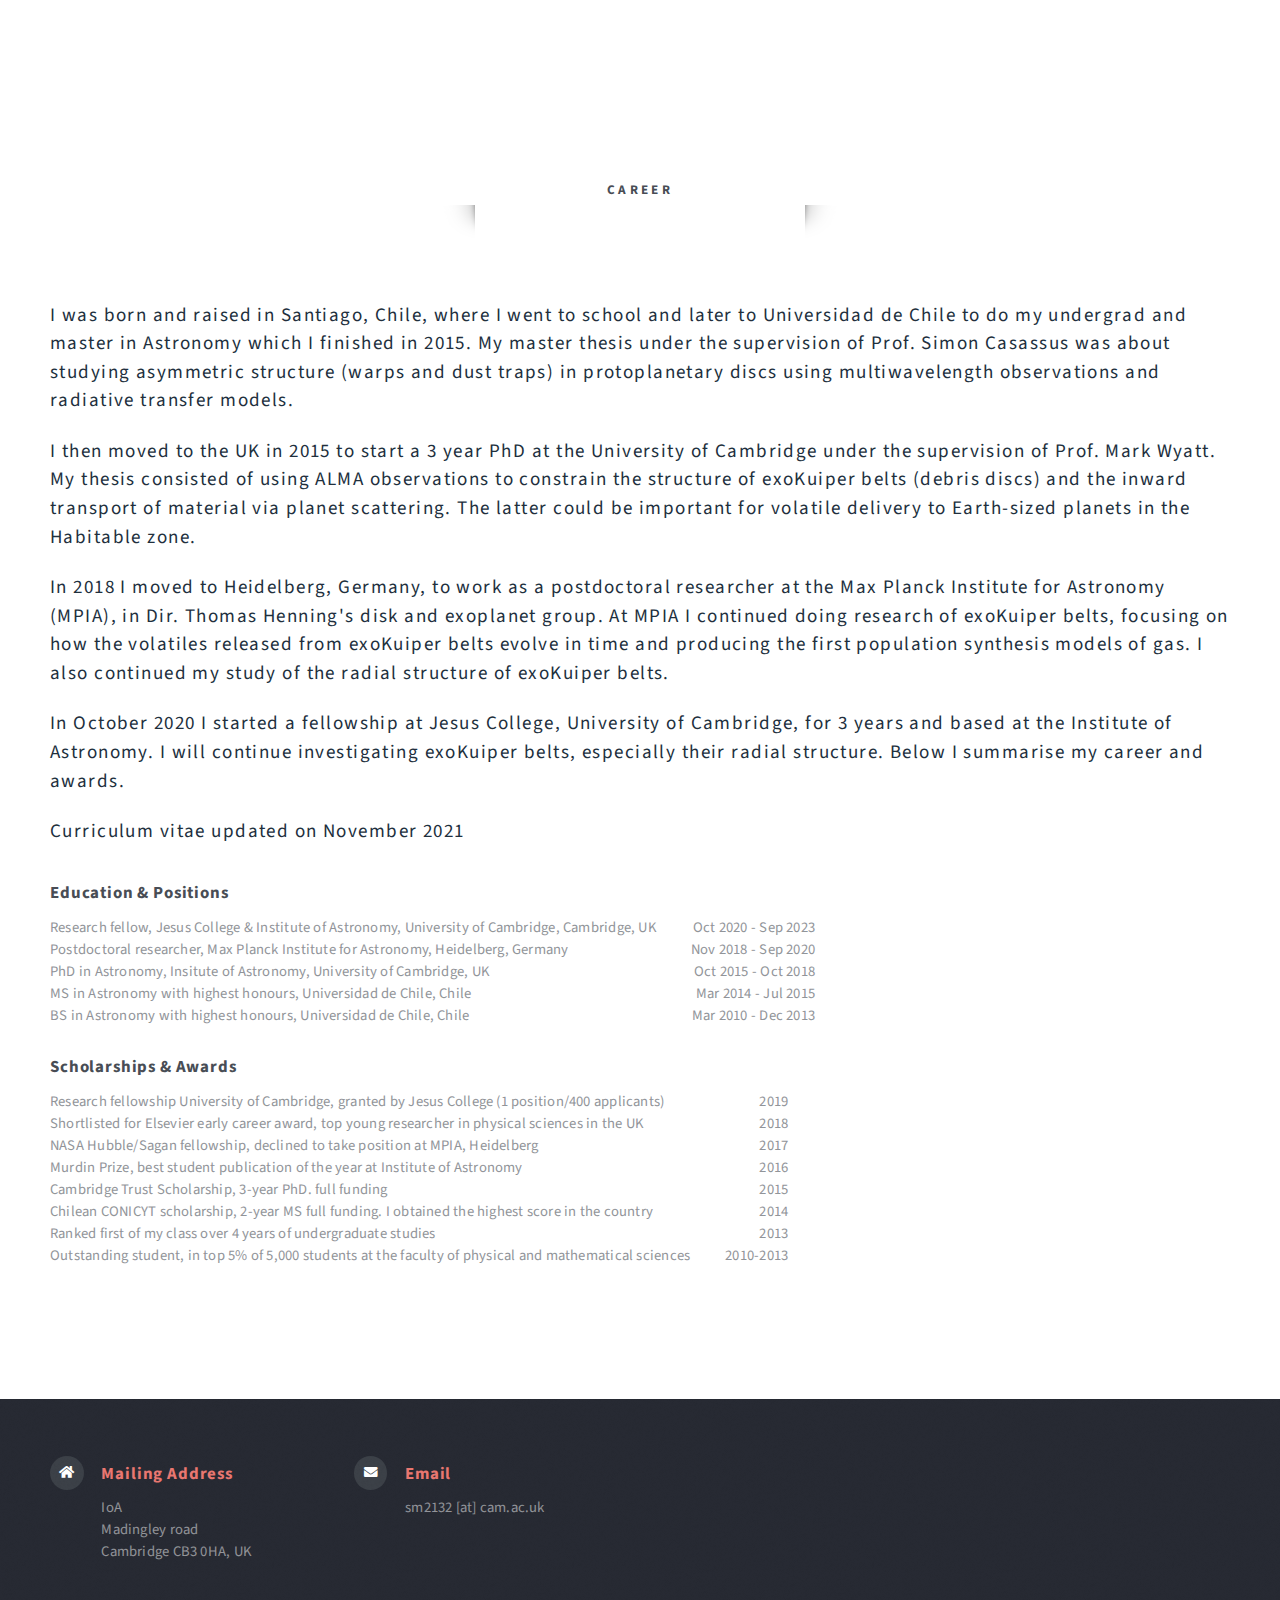
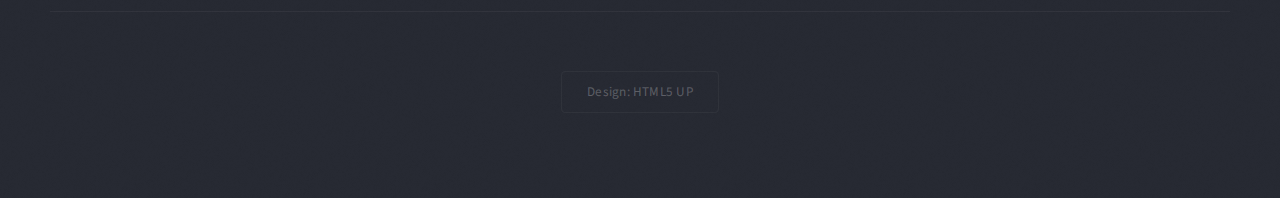
==== commit cc339f37: "update november" ====
--- a/career.html
+++ b/career.html
@@ -76,7 +76,7 @@
 									<p>I then moved to the UK in 2015 to start a 3 year PhD at the University of Cambridge under the supervision of Prof. Mark Wyatt. My thesis consisted of using ALMA observations to constrain the structure of exoKuiper belts (debris discs) and the inward transport of material via planet scattering. The latter could be important for volatile delivery to Earth-sized planets in the Habitable zone.</p>
 									<p>In 2018 I moved to Heidelberg, Germany, to work as a postdoctoral researcher at the Max Planck Institute for Astronomy (MPIA), in Dir. Thomas Henning's disk and exoplanet group. At MPIA I continued doing research of exoKuiper belts, focusing on how the volatiles released from exoKuiper belts evolve in time and producing the first population synthesis models of gas. I also continued my study of the radial structure of exoKuiper belts.</p>
 									<p>In October 2020 I started a fellowship at Jesus College, University of Cambridge, for 3 years and based at the Institute of Astronomy. I will continue investigating exoKuiper belts, especially their radial structure. Below I summarise my career and awards.</p>
-									<a href="pdfs/cv_smarino.pdf" ><p>Curriculum vitae updated on July 2021</p></a>
+									<a href="pdfs/cv_smarino.pdf" ><p>Curriculum vitae updated on November 2021</p></a>
 									</header>
 									<h2> Education & Positions </h2>
 <!-- 									<header class="style3">
--- a/assets/css/main.css
+++ b/assets/css/main.css
@@ -2116,7 +2116,8 @@
 		justify-content: center;
 		position: relative;
 		height: 16em;
-		background: url("../../images/greece_small_size.jpg") center center;
+		background: url("../../images/Jesus_college2.jpg") center center;
+		/* background: url("../../images/greece_small_size.jpg") center center; */
 		background-size: cover;
 		padding: 0;
 	}
@@ -2149,13 +2150,44 @@
 		-ms-justify-content: center;
 		justify-content: center;
 		position: relative;
-		height: 24em;
+		height: 18em;
 		background: url("../../images/alma1.jpg") center center;
 		background-size: cover;
 		padding: 0;
 	}
 
 		#header_pub:before {
+			content: '';
+			position: absolute;
+			top: 0;
+			left: 0;
+			width: 100%;
+			height: 100%;
+			background: url("images/overlay.png");
+		}
+
+	#header_software {
+		display: -moz-flex;
+		display: -webkit-flex;
+		display: -ms-flex;
+		display: flex;
+		-moz-align-items: center;
+		-webkit-align-items: center;
+		-ms-align-items: center;
+		align-items: center;
+		-moz-justify-content: center;
+		-webkit-justify-content: center;
+		-ms-justify-content: center;
+		justify-content: center;
+		position: relative;
+		height: 24em;
+		/* background: url("../../images/Culture_Matrix_Code_corridor.jpg") center center; */
+		background: url("../../images/alma_night_crop.png") center center;
+		background-size: cover;
+		padding: 0;
+	}
+
+		#header_software:before {
 			content: '';
 			position: absolute;
 			top: 0;
@@ -2179,7 +2211,7 @@
 		-ms-justify-content: center;
 		justify-content: center;
 		position: relative;
-		height: 24em;
+		height: 14em;
 		background: url("../../images/mesky.jpg") top center;
 		background-size: cover;
 		padding: 0;
@@ -2262,11 +2294,11 @@
 		width: 100%;
 		text-align: center;
 		position: relative;
-		top: 1.5em;
+		top: 10.0em;
 	}
 
 		#logo h1 {
-			font-weight: 900;
+			font-weight: 700;
 			text-transform: uppercase;
 			color: #fff;
 			font-size: 2em;
@@ -2275,9 +2307,9 @@
 
 		#logo p {
 			color: #eee;
-			color: rgba(255, 255, 255, 0.5);
+			color: rgba(255, 255, 255, 1.0);
 			text-transform: uppercase;
-			margin: 1.25em 0 0 0;
+			margin: 0.00em 0 0 0;
 			display: block;
 			letter-spacing: 0.2em;
 			font-size: 0.9em;
@@ -2288,7 +2320,7 @@
 	#nav {
 		position: absolute;
 		display: block;
-		top: 2.5em;
+		top: 1.0em;
 		left: 0;
 		width: 100%;
 		text-align: center;
@@ -2297,7 +2329,7 @@
 		#nav[role="main"] > ul {
 			display: inline-block;
 			border-radius: 0.35em;
-			box-shadow: inset 0px 0px 1px 1px rgba(55, 55, 55, 0.25);
+			box-shadow: inset 0px 0px 1px 1px rgba(55, 55, 55, 0.5);
 			padding: 0 1.5em 0 1.5em;
 		}
 
@@ -2321,7 +2353,7 @@
 				#nav[role="main"] > ul > li > a, #nav[role="main"] > ul > li > span {
 					display: block;
 					color: #eee;
-					color: rgba(55, 55, 55, 0.75);
+					color: rgba(55, 55, 55, 1.0);
 					text-transform: uppercase;
 					text-decoration: none;
 					font-size: 0.7em;
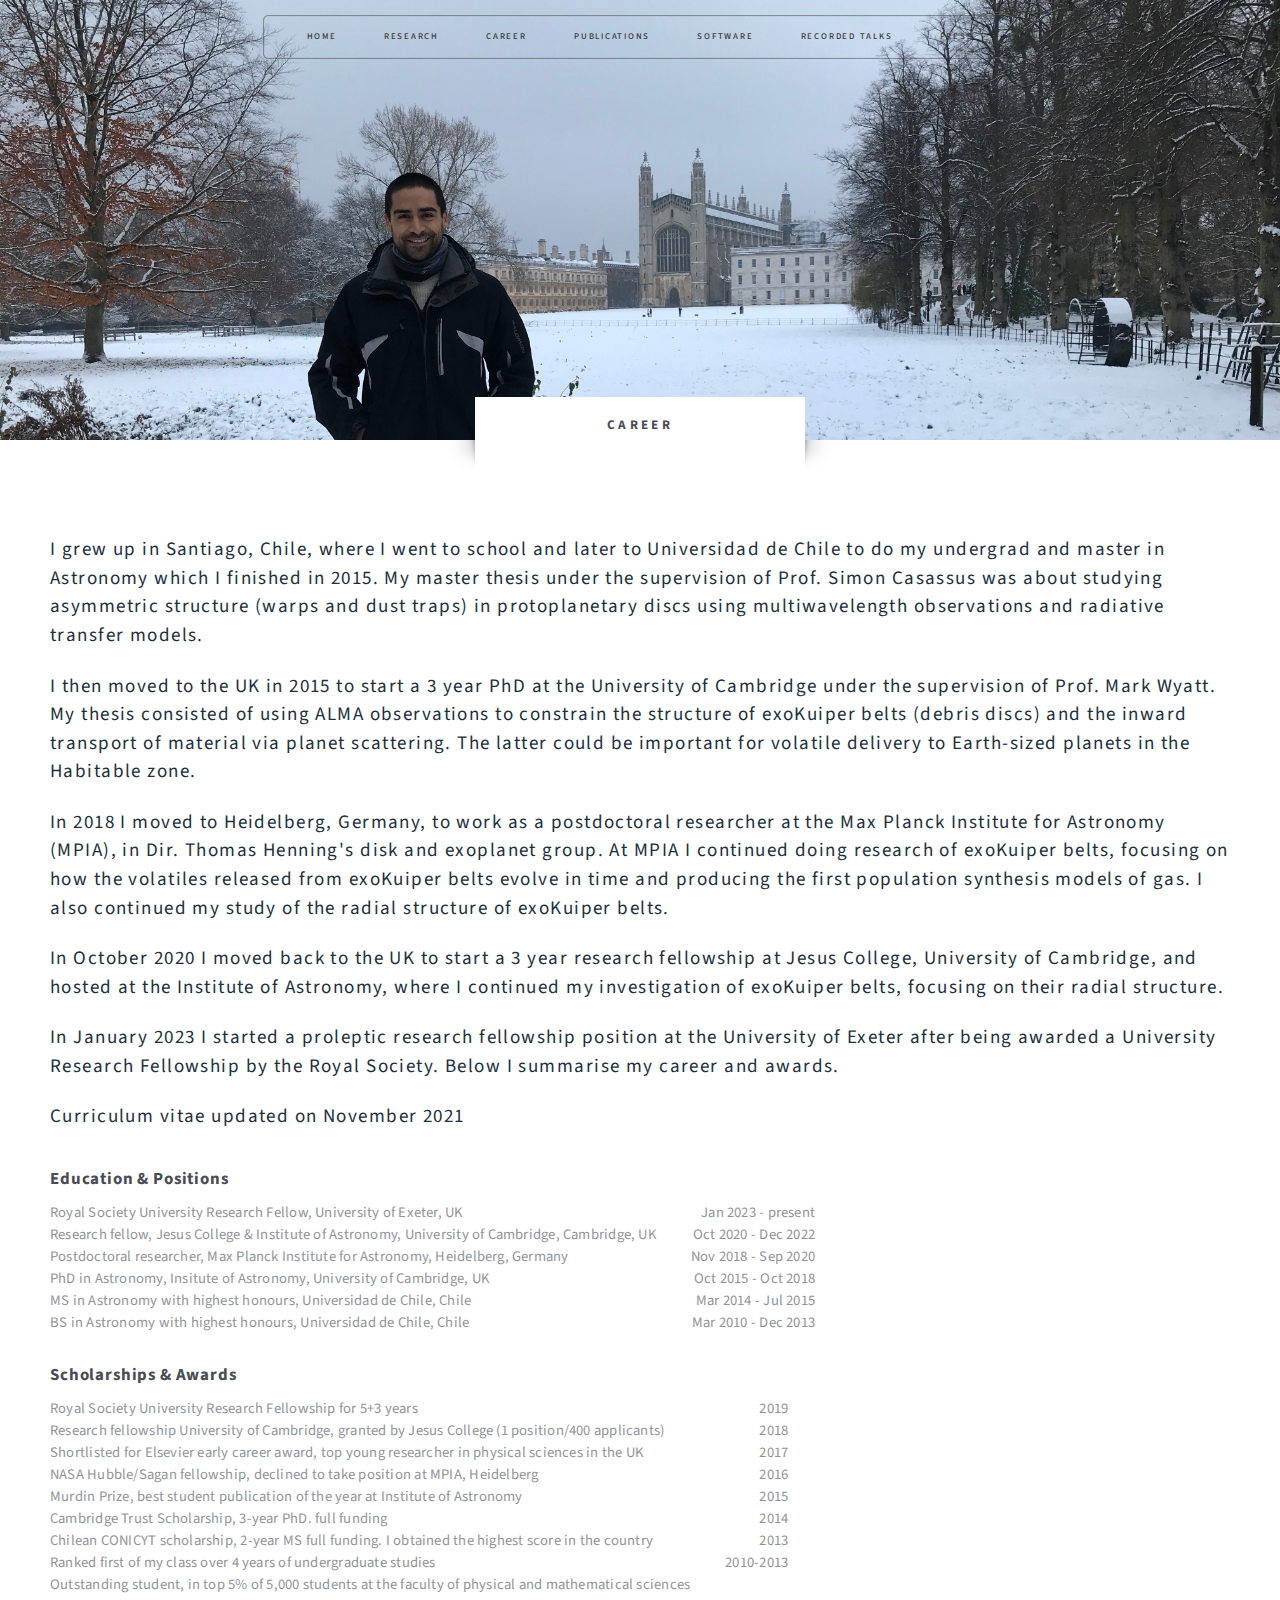
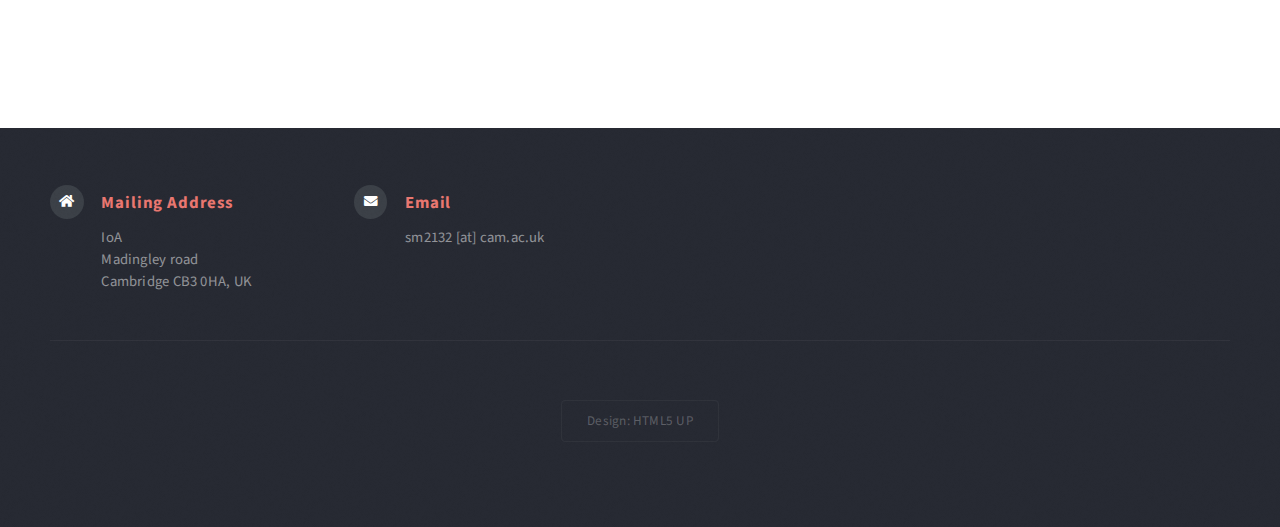
==== commit 439b277f: "update exeter" ====
--- a/career.html
+++ b/career.html
@@ -24,7 +24,7 @@
 						</div> -->
 
 					<!-- Nav -->
-						<nav id="nav" role="debris">
+						<nav id="nav" role="career">
 							<ul>
 								<li class="current"><a href="index.html">Home</a></li>
 								<li>
@@ -72,29 +72,33 @@
 									<a href="#" class="image featured">
 										<img src="images/pic01.jpg" alt="" />
 									</a> -->
-									<p>I was born and raised in Santiago, Chile, where I went to school and later to Universidad de Chile to do my undergrad and master in Astronomy which I finished in 2015. My master thesis under the supervision of Prof. Simon Casassus was about studying asymmetric structure (warps and dust traps) in protoplanetary discs using multiwavelength observations and radiative transfer models.</p>
+									<p>I grew up in Santiago, Chile, where I went to school and later to Universidad de Chile to do my undergrad and master in Astronomy which I finished in 2015. My master thesis under the supervision of Prof. Simon Casassus was about studying asymmetric structure (warps and dust traps) in protoplanetary discs using multiwavelength observations and radiative transfer models.</p>
 									<p>I then moved to the UK in 2015 to start a 3 year PhD at the University of Cambridge under the supervision of Prof. Mark Wyatt. My thesis consisted of using ALMA observations to constrain the structure of exoKuiper belts (debris discs) and the inward transport of material via planet scattering. The latter could be important for volatile delivery to Earth-sized planets in the Habitable zone.</p>
 									<p>In 2018 I moved to Heidelberg, Germany, to work as a postdoctoral researcher at the Max Planck Institute for Astronomy (MPIA), in Dir. Thomas Henning's disk and exoplanet group. At MPIA I continued doing research of exoKuiper belts, focusing on how the volatiles released from exoKuiper belts evolve in time and producing the first population synthesis models of gas. I also continued my study of the radial structure of exoKuiper belts.</p>
-									<p>In October 2020 I started a fellowship at Jesus College, University of Cambridge, for 3 years and based at the Institute of Astronomy. I will continue investigating exoKuiper belts, especially their radial structure. Below I summarise my career and awards.</p>
+									
+									<p>In October 2020 I moved back to the UK to start a 3 year research fellowship at Jesus College, University of Cambridge, and hosted at the Institute of Astronomy, where I continued my investigation of exoKuiper belts, focusing on their radial structure. </p>
+									<p>In January 2023 I started a proleptic research fellowship position at the University of Exeter after being awarded a University Research Fellowship by the Royal Society. Below I summarise my career and awards.</p>
 									<a href="pdfs/cv_smarino.pdf" ><p>Curriculum vitae updated on November 2021</p></a>
 									</header>
 									<h2> Education & Positions </h2>
 <!-- 									<header class="style3">
  -->										<div class="row">
 											<div class="col" align="left"> 
-												<p>Research fellow, Jesus College & Institute of Astronomy, University of Cambridge, Cambridge, UK<br/>
-												   Postdoctoral researcher, Max Planck Institute for Astronomy, Heidelberg, Germany<br/>
-												   PhD in Astronomy, Insitute of Astronomy, University of Cambridge, UK<br/>
-												   MS in Astronomy with highest honours, Universidad de Chile, Chile<br/>
-												   BS in Astronomy with highest honours, Universidad de Chile, Chile<br/>
-												</p>
+											  <p>Royal Society University Research Fellow, University of Exeter, UK <br/>
+											    Research fellow, Jesus College & Institute of Astronomy, University of Cambridge, Cambridge, UK<br/>
+											    Postdoctoral researcher, Max Planck Institute for Astronomy, Heidelberg, Germany<br/>
+											    PhD in Astronomy, Insitute of Astronomy, University of Cambridge, UK<br/>
+											    MS in Astronomy with highest honours, Universidad de Chile, Chile<br/>
+											    BS in Astronomy with highest honours, Universidad de Chile, Chile<br/>
+											  </p>
 											 </div>
 											<div class="col" align="right"> 
-												<p> Oct 2020 - Sep 2023 <br/>
-													Nov 2018 - Sep 2020<br/>
-													Oct 2015 - Oct 2018<br/>
-													Mar 2014 - Jul 2015<br/>
-													Mar 2010 - Dec 2013<br/>
+											  <p>Jan 2023 - present<br/>
+											    Oct 2020 - Dec 2022<br/>
+											    Nov 2018 - Sep 2020<br/>
+											    Oct 2015 - Oct 2018<br/>
+											    Mar 2014 - Jul 2015<br/>
+											    Mar 2010 - Dec 2013<br/>
 												</p>
 											</div>
 										</div>
@@ -103,14 +107,15 @@
 										<h2> Scholarships & Awards </h2>
 											<div class="row">
 											<div class="col" align="left"> 
-												<p>Research fellowship University of Cambridge, granted by Jesus College (1 position/400 applicants)<br/>
-												   Shortlisted for Elsevier early career award, top young researcher in physical sciences in the UK<br/>
-												   NASA Hubble/Sagan fellowship, declined to take position at MPIA, Heidelberg<br/>
-												   Murdin Prize, best student publication of the year at Institute of Astronomy<br/>
-												   Cambridge Trust Scholarship, 3-year PhD. full funding<br/>
-												   Chilean CONICYT scholarship, 2-year MS full funding. I obtained the highest score in the country<br/>
-												   Ranked first of my class over 4 years of undergraduate studies<br/>
-												   Outstanding student, in top 5% of 5,000 students at the faculty of physical and mathematical sciences<br/>
+											  <p>Royal Society University Research Fellowship for 5+3 years <br/>
+											    Research fellowship University of Cambridge, granted by Jesus College (1 position/400 applicants)<br/>
+											    Shortlisted for Elsevier early career award, top young researcher in physical sciences in the UK<br/>
+											    NASA Hubble/Sagan fellowship, declined to take position at MPIA, Heidelberg<br/>
+											    Murdin Prize, best student publication of the year at Institute of Astronomy<br/>
+											    Cambridge Trust Scholarship, 3-year PhD. full funding<br/>
+											    Chilean CONICYT scholarship, 2-year MS full funding. I obtained the highest score in the country<br/>
+											    Ranked first of my class over 4 years of undergraduate studies<br/>
+											    Outstanding student, in top 5% of 5,000 students at the faculty of physical and mathematical sciences<br/>
 												</p>
 											 </div>
 											<div class="col" align="right"> 
--- a/assets/css/main.css
+++ b/assets/css/main.css
@@ -2116,7 +2116,8 @@
 		justify-content: center;
 		position: relative;
 		height: 16em;
-		background: url("../../images/Jesus_college2.jpg") center center;
+		background: url("../../images/dartmoor.jpg") center center;
+		/* background: url("../../images/Jesus_college3.jpg") center center; */
 		/* background: url("../../images/greece_small_size.jpg") center center; */
 		background-size: cover;
 		padding: 0;
@@ -2211,8 +2212,8 @@
 		-ms-justify-content: center;
 		justify-content: center;
 		position: relative;
-		height: 14em;
-		background: url("../../images/mesky.jpg") top center;
+		height: 30em;
+		background: url("../../images/me_snow_crop.jpeg") top center;
 		background-size: cover;
 		padding: 0;
 	}
@@ -2333,6 +2334,13 @@
 			padding: 0 1.5em 0 1.5em;
 		}
 
+		#nav[role="career"] > ul {
+			display: inline-block;
+			border-radius: 0.35em;
+			box-shadow: inset 0px 0px 1px 1px rgba(55, 55, 55, 0.5);
+			padding: 0 1.5em 0 1.5em;
+		}
+
 		#nav[role="debris"] > ul {
 			display: inline-block;
 			border-radius: 0.35em;
@@ -2357,7 +2365,8 @@
 					text-transform: uppercase;
 					text-decoration: none;
 					font-size: 0.7em;
-					letter-spacing: 0.25em;
+					font-weight: 500;
+					letter-spacing: 0.2em;
 					height: 5em;
 					line-height: 5em;
 					-moz-transition: all .25s ease-in-out;
@@ -2368,6 +2377,25 @@
 					outline: 0;
 				}
 
+				#nav[role="career"] > ul > li > a, #nav[role="career"] > ul > li > span {
+					display: block;
+					color: #eee;
+					color: rgba(55, 55, 55, 1.0);
+					text-transform: uppercase;
+					text-decoration: none;
+					font-size: 0.6em;
+					font-weight: 500;
+					letter-spacing: 0.2em;
+					height: 5em;
+					line-height: 5em;
+					-moz-transition: all .25s ease-in-out;
+					-webkit-transition: all .25s ease-in-out;
+					-o-transition: all .25s ease-in-out;
+					-ms-transition: all .25s ease-in-out;
+					transition: all .25s ease-in-out;
+					outline: 0;
+				}
+
 				#nav[role="debris"] > ul > li > a, #nav[role="debris"] > ul > li > span {
 					display: block;
 					color: #eee;
@@ -2375,7 +2403,8 @@
 					text-transform: uppercase;
 					text-decoration: none;
 					font-size: 0.7em;
-					letter-spacing: 0.25em;
+					font-weight: 500;
+					letter-spacing: 0.2em;
 					height: 5em;
 					line-height: 5em;
 					-moz-transition: all .25s ease-in-out;
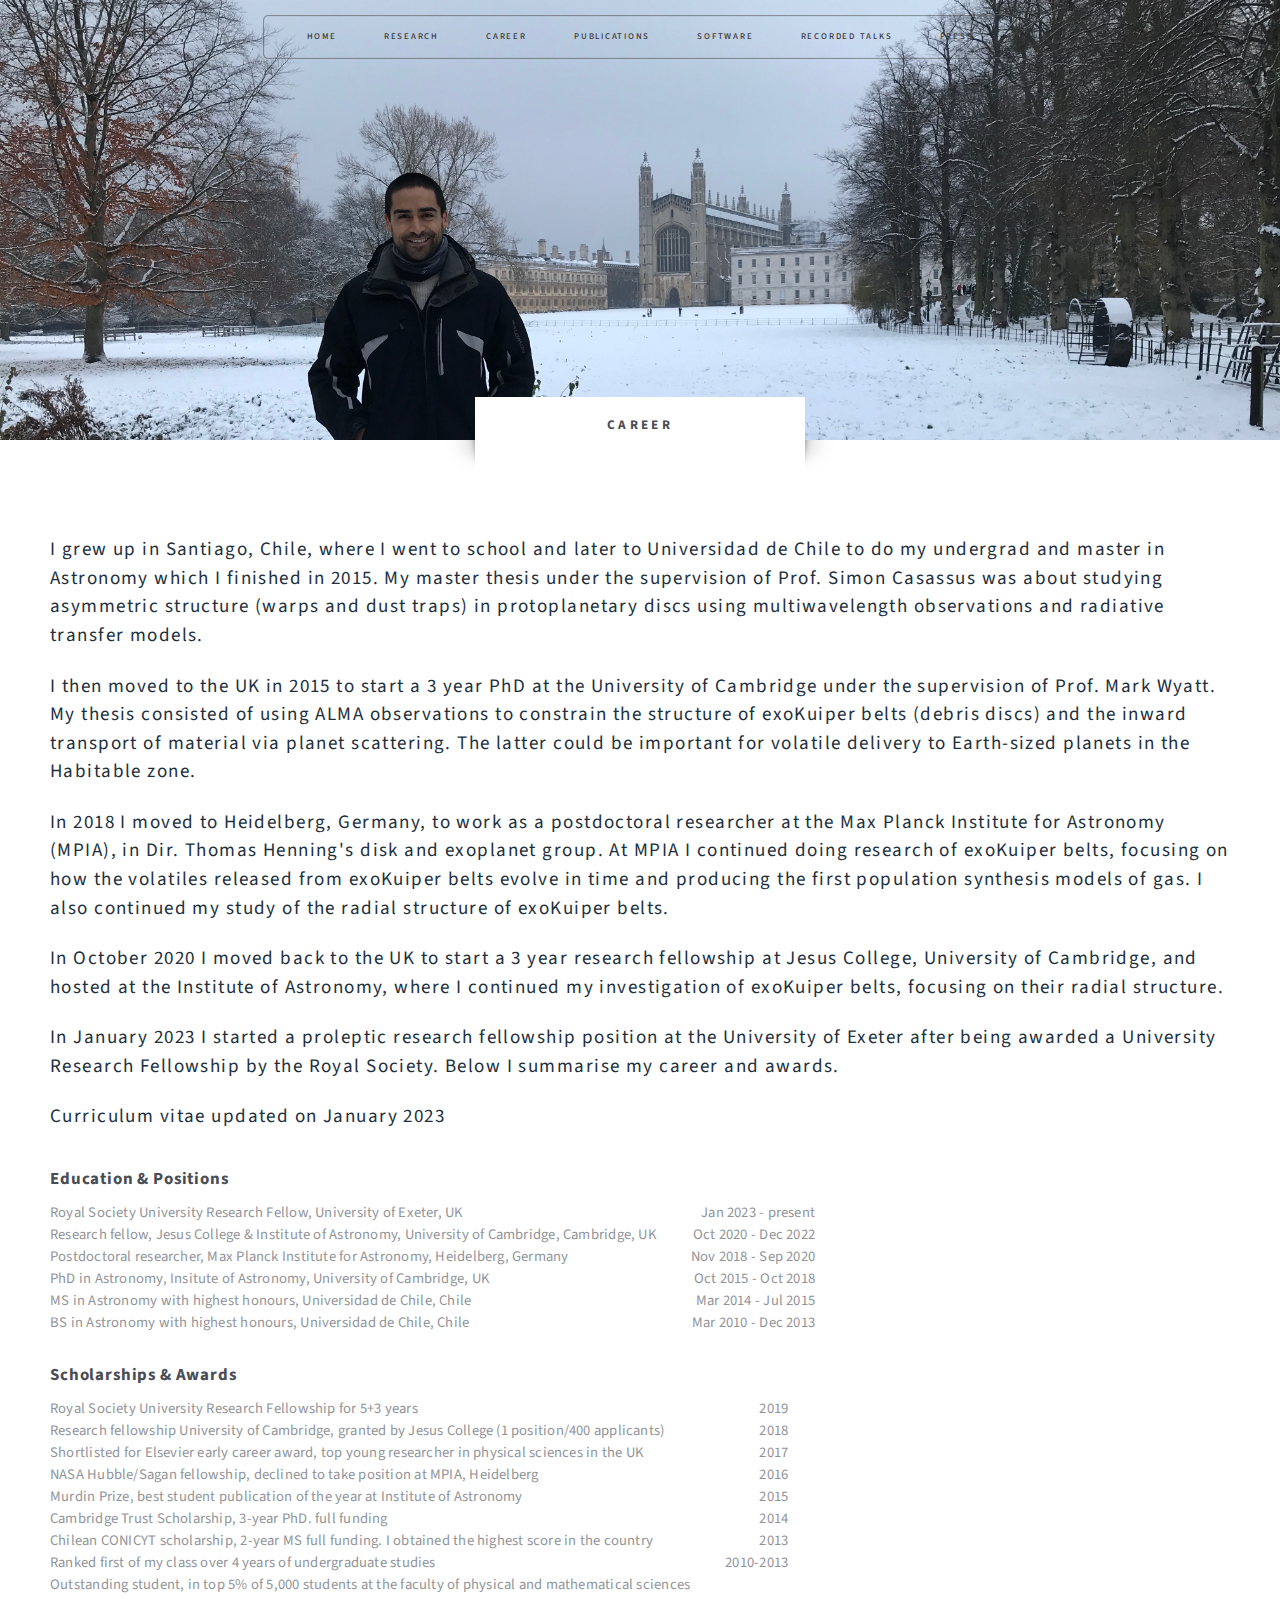
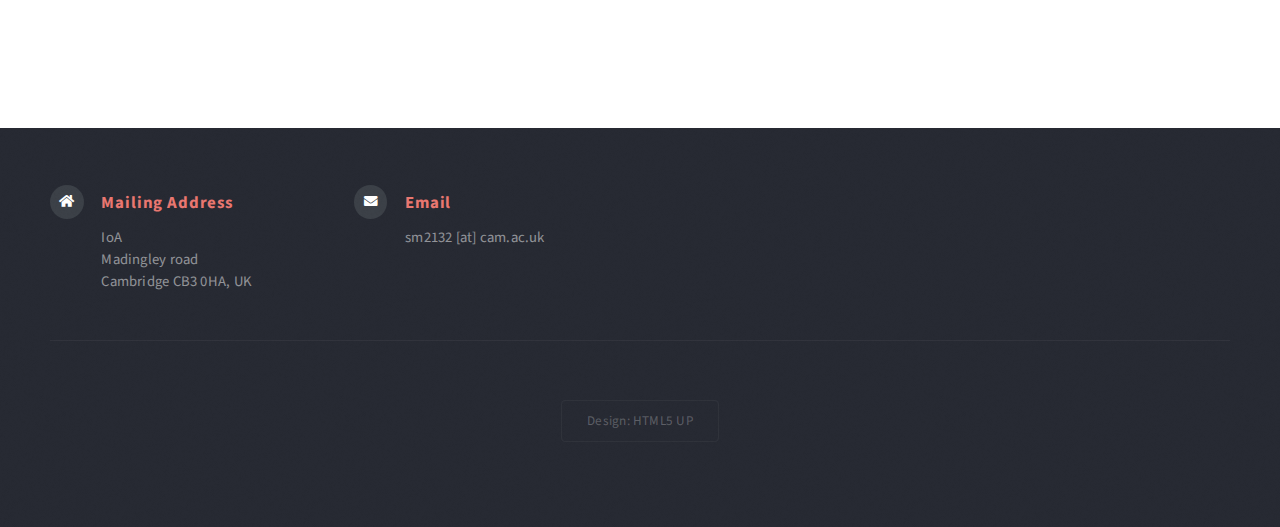
==== commit 0a5e6cea: "update date" ====
--- a/career.html
+++ b/career.html
@@ -78,7 +78,7 @@
 									
 									<p>In October 2020 I moved back to the UK to start a 3 year research fellowship at Jesus College, University of Cambridge, and hosted at the Institute of Astronomy, where I continued my investigation of exoKuiper belts, focusing on their radial structure. </p>
 									<p>In January 2023 I started a proleptic research fellowship position at the University of Exeter after being awarded a University Research Fellowship by the Royal Society. Below I summarise my career and awards.</p>
-									<a href="pdfs/cv_smarino.pdf" ><p>Curriculum vitae updated on November 2021</p></a>
+									<a href="pdfs/cv_smarino.pdf" ><p>Curriculum vitae updated on January 2023</p></a>
 									</header>
 									<h2> Education & Positions </h2>
 <!-- 									<header class="style3">
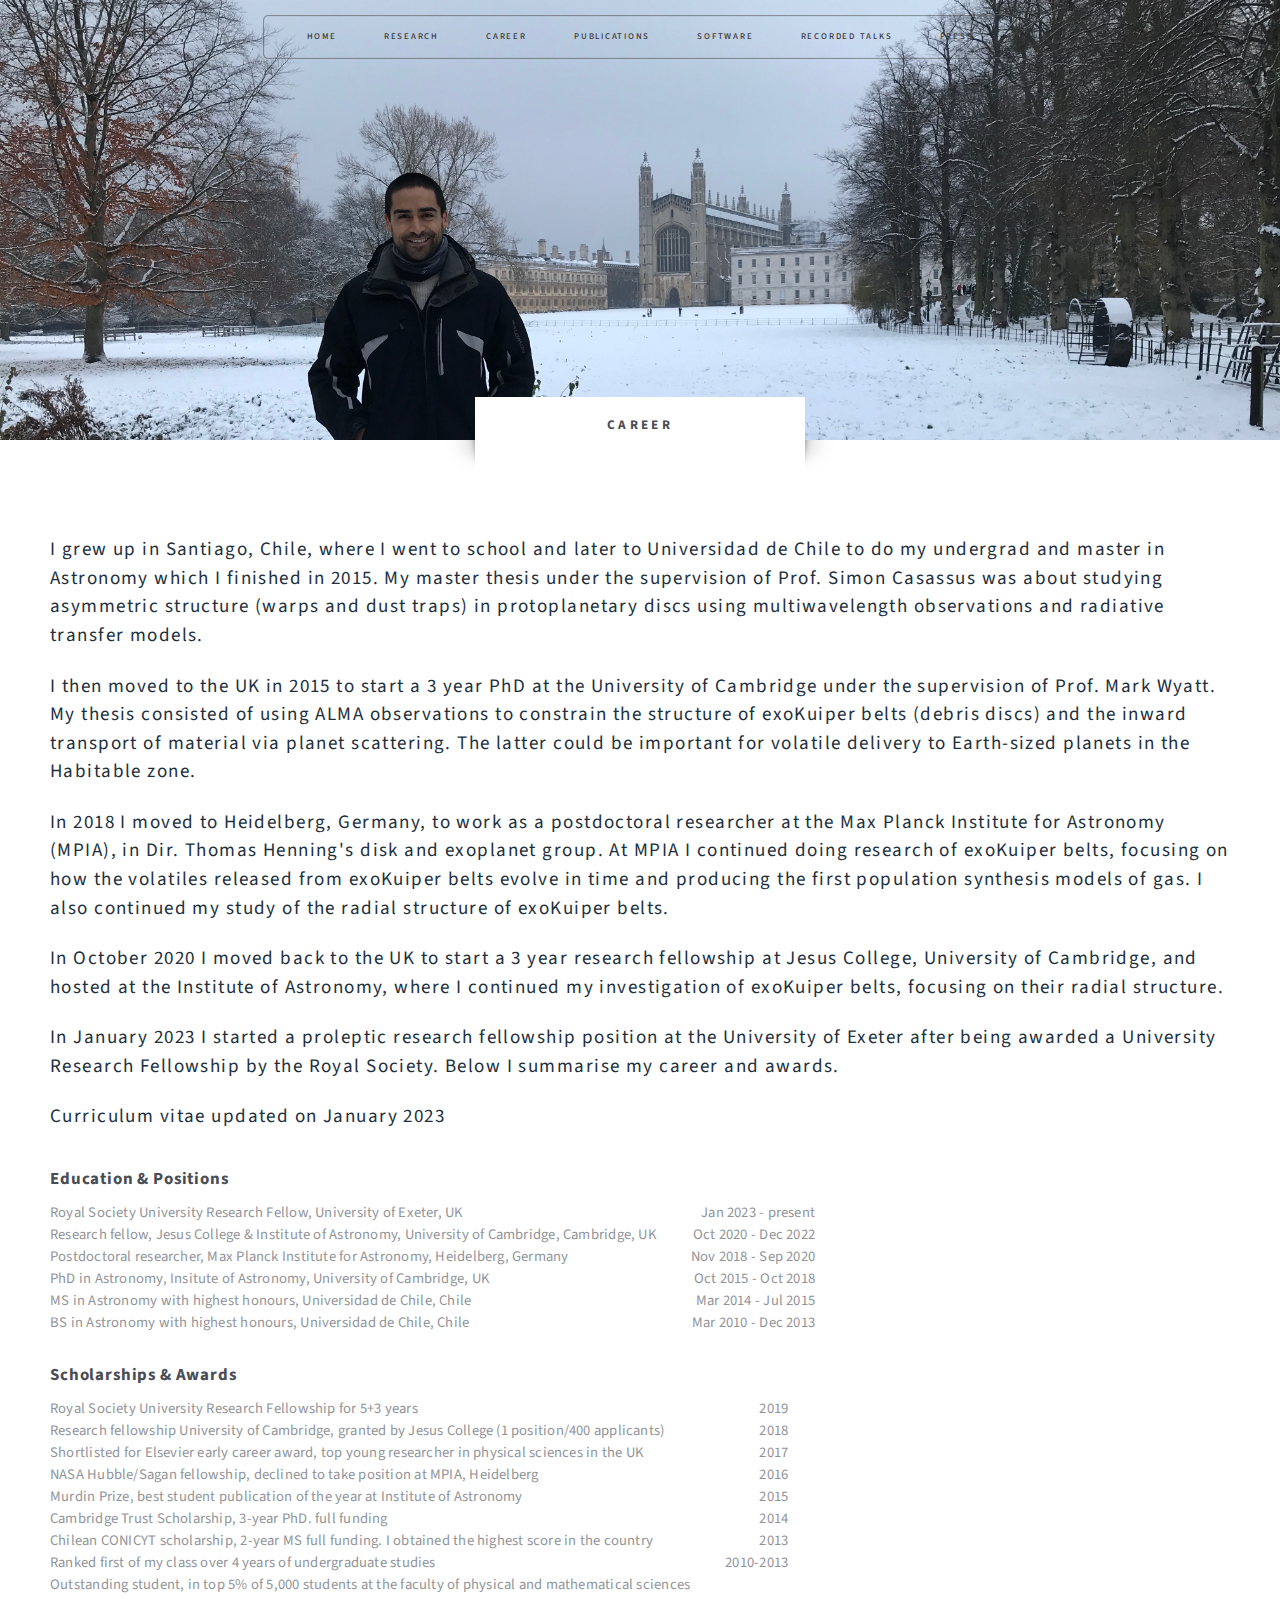
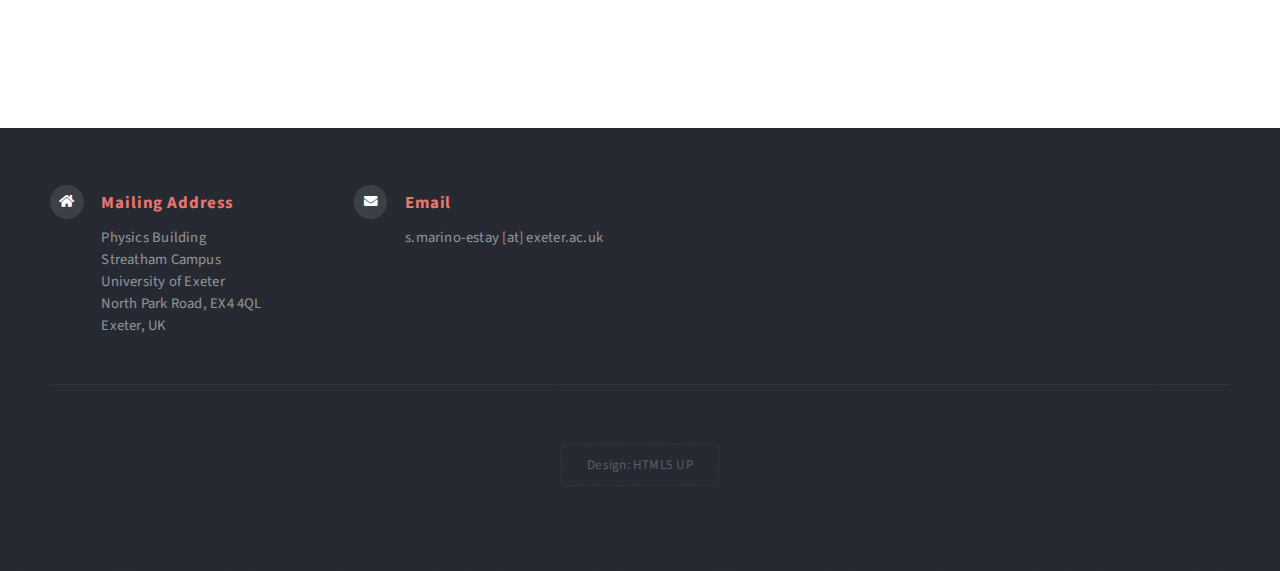
==== commit 8687e926: "update address and email" ====
--- a/career.html
+++ b/career.html
@@ -185,9 +185,11 @@
 												<section>
 													<h3 class="icon solid fa-home">Mailing Address</h3>
 													<p>
-														IoA<br />
-														Madingley road<br />
-														Cambridge CB3 0HA, UK
+													  Physics Building<br/>
+													  Streatham Campus<br/>
+													  University of Exeter <br/>
+													  North Park Road, EX4 4QL  <br/>
+													  Exeter, UK
 													</p>
 												</section>
 											</div>
@@ -204,7 +206,7 @@
 											<div class="col-6 col-12-small">
 												<section>
 													<h3 class="icon solid fa-envelope">Email</h3>
-													<p>	sm2132 [at] cam.ac.uk </p>
+													<p>	s.marino-estay [at] exeter.ac.uk </p>
 												</section>
 											</div>
 											<!-- <div class="col-6 col-12-small">
--- a/assets/css/main.css
+++ b/assets/css/main.css
@@ -2116,7 +2116,7 @@
 		justify-content: center;
 		position: relative;
 		height: 16em;
-		background: url("../../images/dartmoor.jpg") center center;
+		background: url("../../images/dartmoor_panorama_lowres.jpeg") center center;
 		/* background: url("../../images/Jesus_college3.jpg") center center; */
 		/* background: url("../../images/greece_small_size.jpg") center center; */
 		background-size: cover;
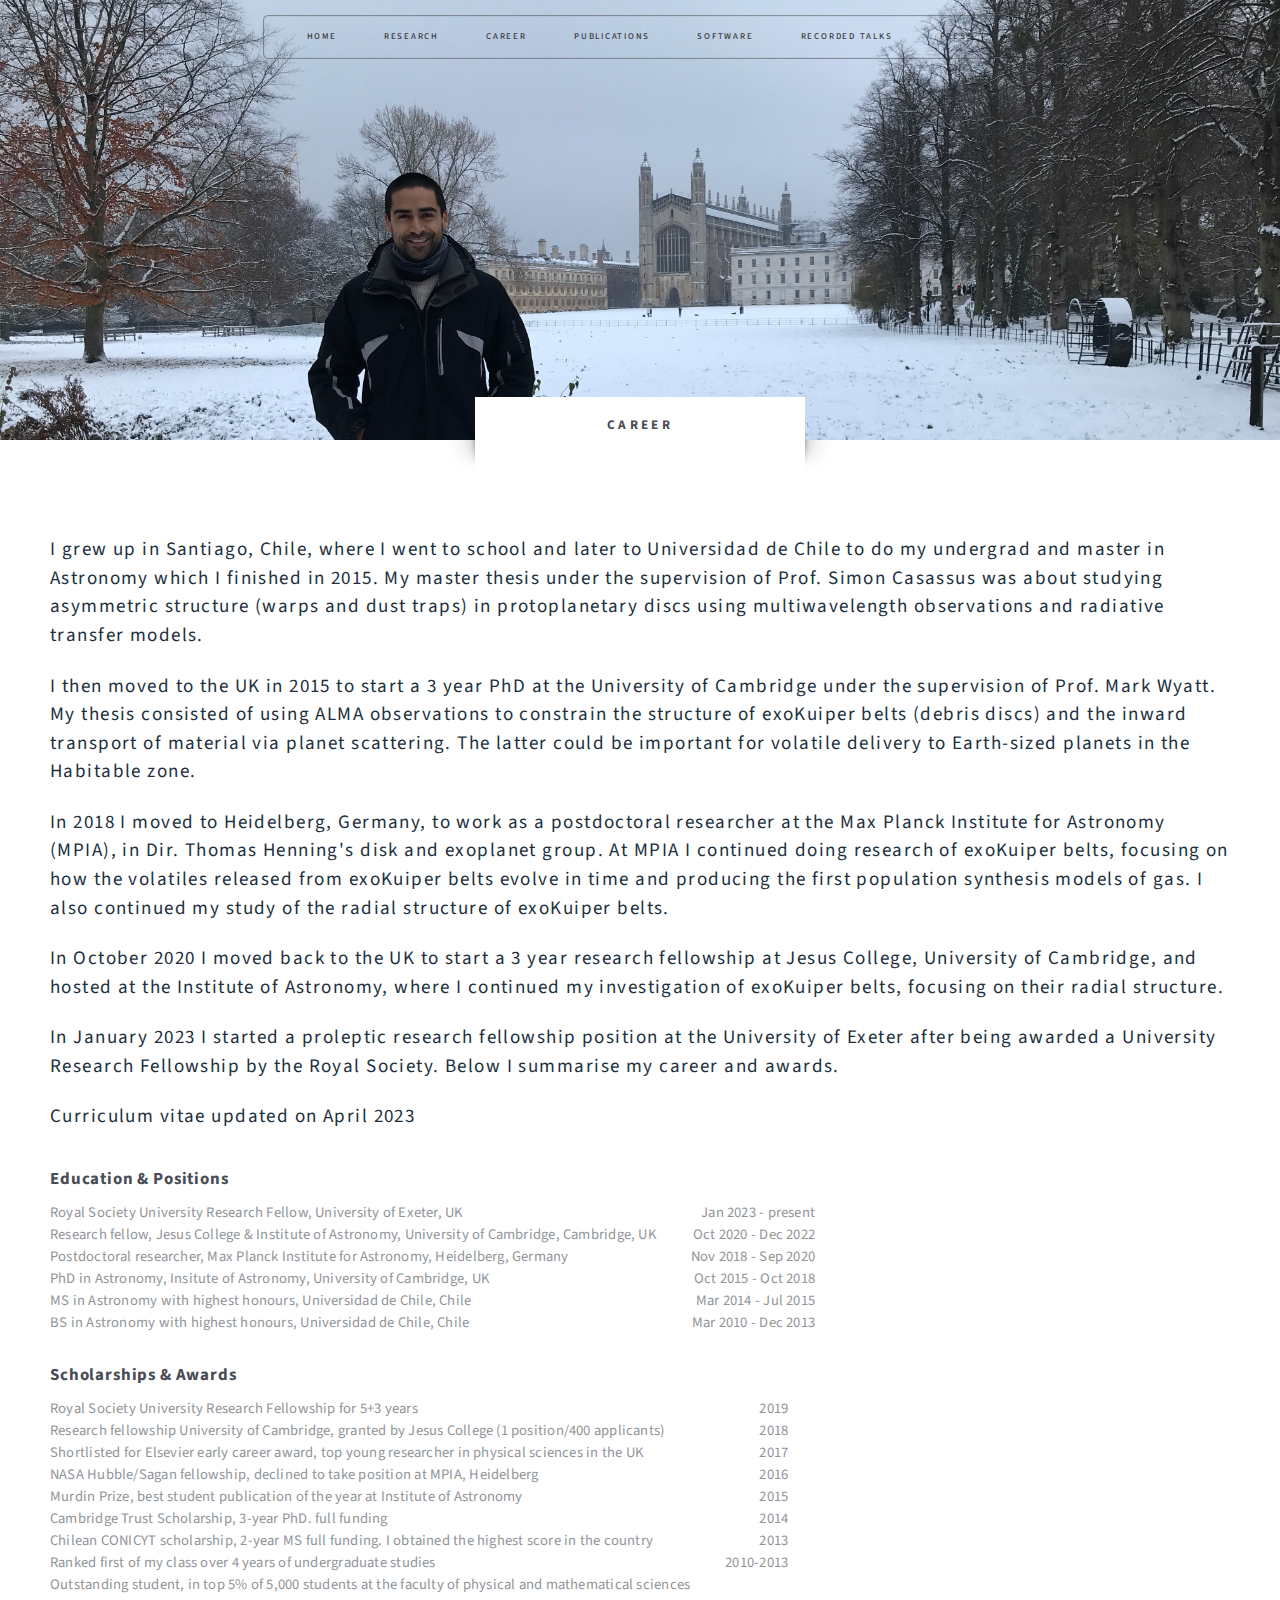
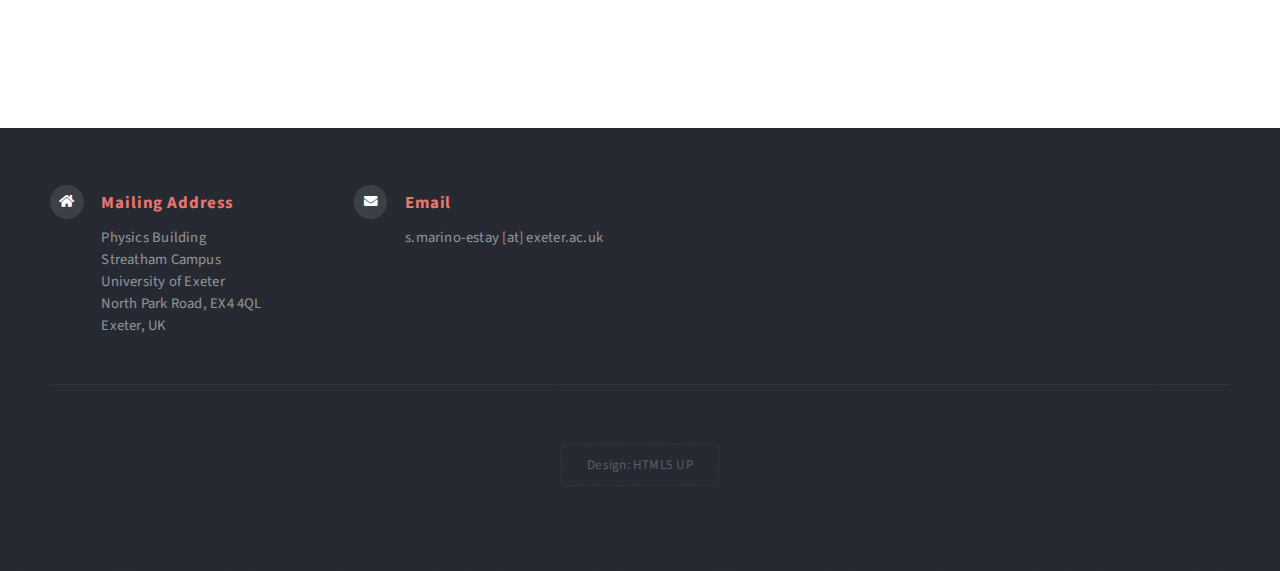
==== commit f4b735da: "update CV" ====
--- a/career.html
+++ b/career.html
@@ -78,7 +78,7 @@
 									
 									<p>In October 2020 I moved back to the UK to start a 3 year research fellowship at Jesus College, University of Cambridge, and hosted at the Institute of Astronomy, where I continued my investigation of exoKuiper belts, focusing on their radial structure. </p>
 									<p>In January 2023 I started a proleptic research fellowship position at the University of Exeter after being awarded a University Research Fellowship by the Royal Society. Below I summarise my career and awards.</p>
-									<a href="pdfs/cv_smarino.pdf" ><p>Curriculum vitae updated on January 2023</p></a>
+									<a href="pdfs/cv_smarino.pdf" ><p>Curriculum vitae updated on April 2023</p></a>
 									</header>
 									<h2> Education & Positions </h2>
 <!-- 									<header class="style3">
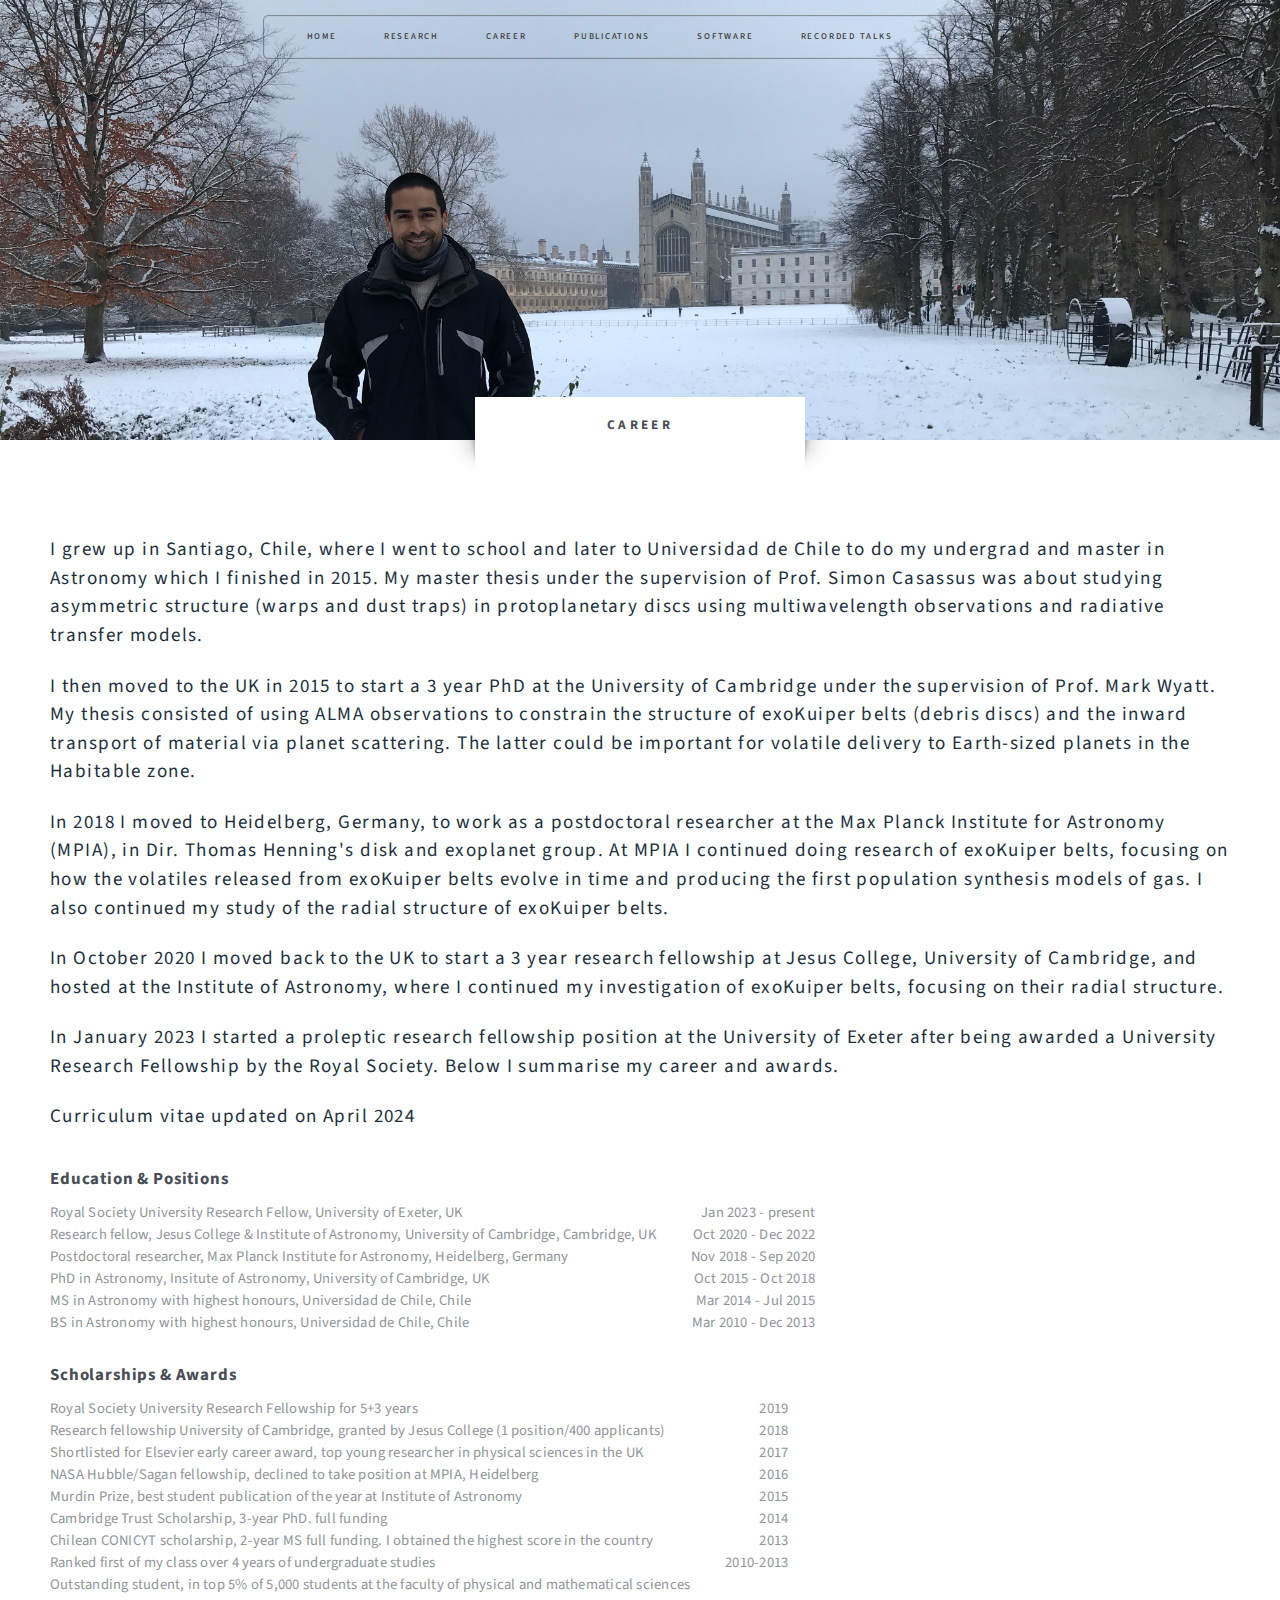
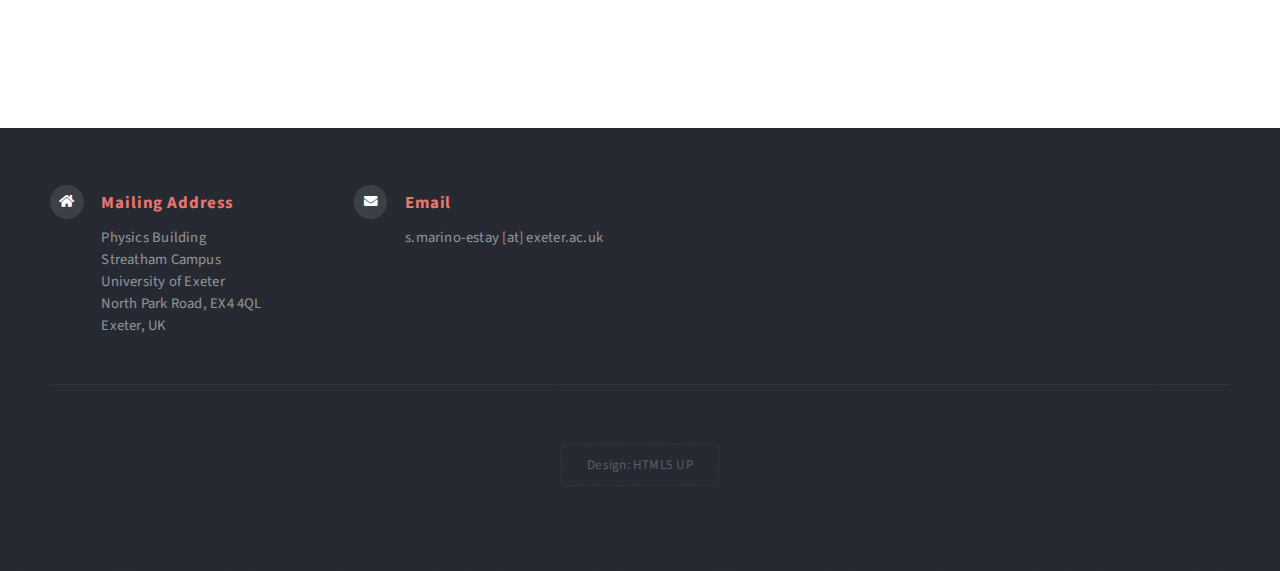
==== commit 4176727b: "updated CV" ====
--- a/career.html
+++ b/career.html
@@ -78,7 +78,7 @@
 									
 									<p>In October 2020 I moved back to the UK to start a 3 year research fellowship at Jesus College, University of Cambridge, and hosted at the Institute of Astronomy, where I continued my investigation of exoKuiper belts, focusing on their radial structure. </p>
 									<p>In January 2023 I started a proleptic research fellowship position at the University of Exeter after being awarded a University Research Fellowship by the Royal Society. Below I summarise my career and awards.</p>
-									<a href="pdfs/cv_smarino.pdf" ><p>Curriculum vitae updated on April 2023</p></a>
+									<a href="pdfs/cv_smarino.pdf" ><p>Curriculum vitae updated on April 2024</p></a>
 									</header>
 									<h2> Education & Positions </h2>
 <!-- 									<header class="style3">
--- a/assets/css/main.css
+++ b/assets/css/main.css
@@ -2116,7 +2116,8 @@
 		justify-content: center;
 		position: relative;
 		height: 16em;
-		background: url("../../images/dartmoor_panorama_lowres.jpeg") center center;
+		/* background: url("../../images/dartmoor_panorama_lowres.jpeg") center center; */
+		background: url("../../images/exeter1.jpg") center center;
 		/* background: url("../../images/Jesus_college3.jpg") center center; */
 		/* background: url("../../images/greece_small_size.jpg") center center; */
 		background-size: cover;
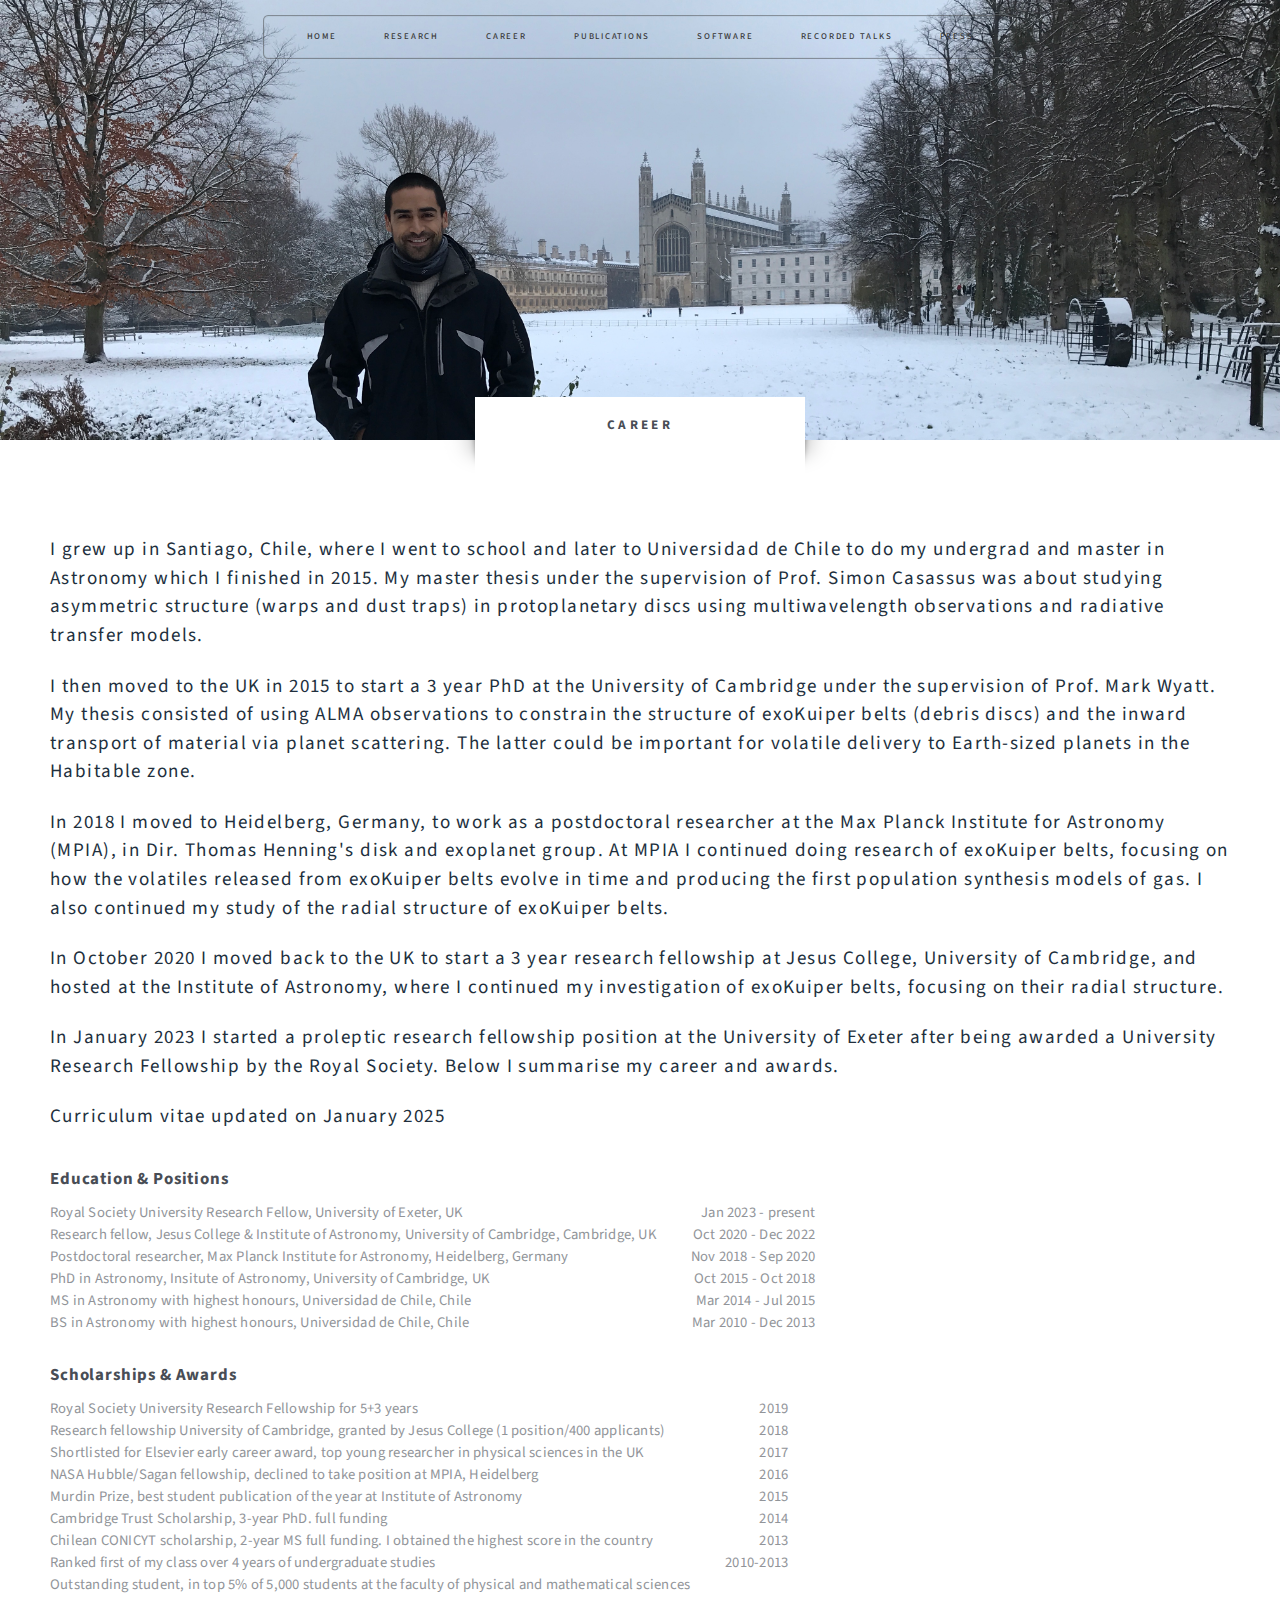
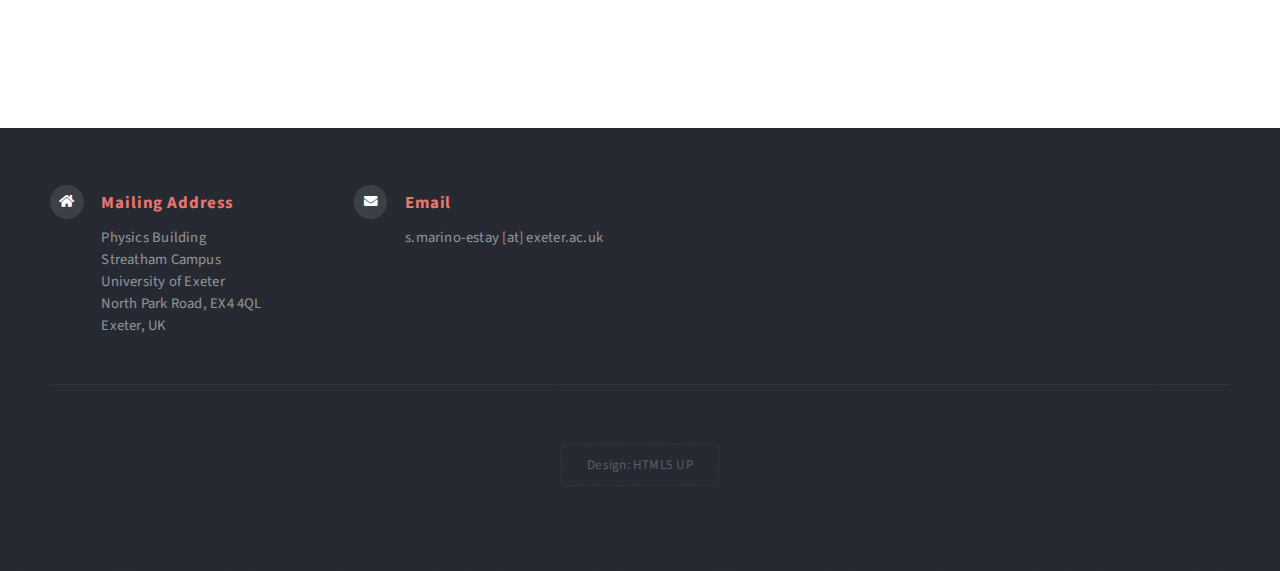
==== commit 4f66ea9a: "updated cv" ====
--- a/career.html
+++ b/career.html
@@ -78,7 +78,7 @@
 									
 									<p>In October 2020 I moved back to the UK to start a 3 year research fellowship at Jesus College, University of Cambridge, and hosted at the Institute of Astronomy, where I continued my investigation of exoKuiper belts, focusing on their radial structure. </p>
 									<p>In January 2023 I started a proleptic research fellowship position at the University of Exeter after being awarded a University Research Fellowship by the Royal Society. Below I summarise my career and awards.</p>
-									<a href="pdfs/cv_smarino.pdf" ><p>Curriculum vitae updated on April 2024</p></a>
+									<a href="pdfs/cv_smarino.pdf" ><p>Curriculum vitae updated on January 2025</p></a>
 									</header>
 									<h2> Education & Positions </h2>
 <!-- 									<header class="style3">
